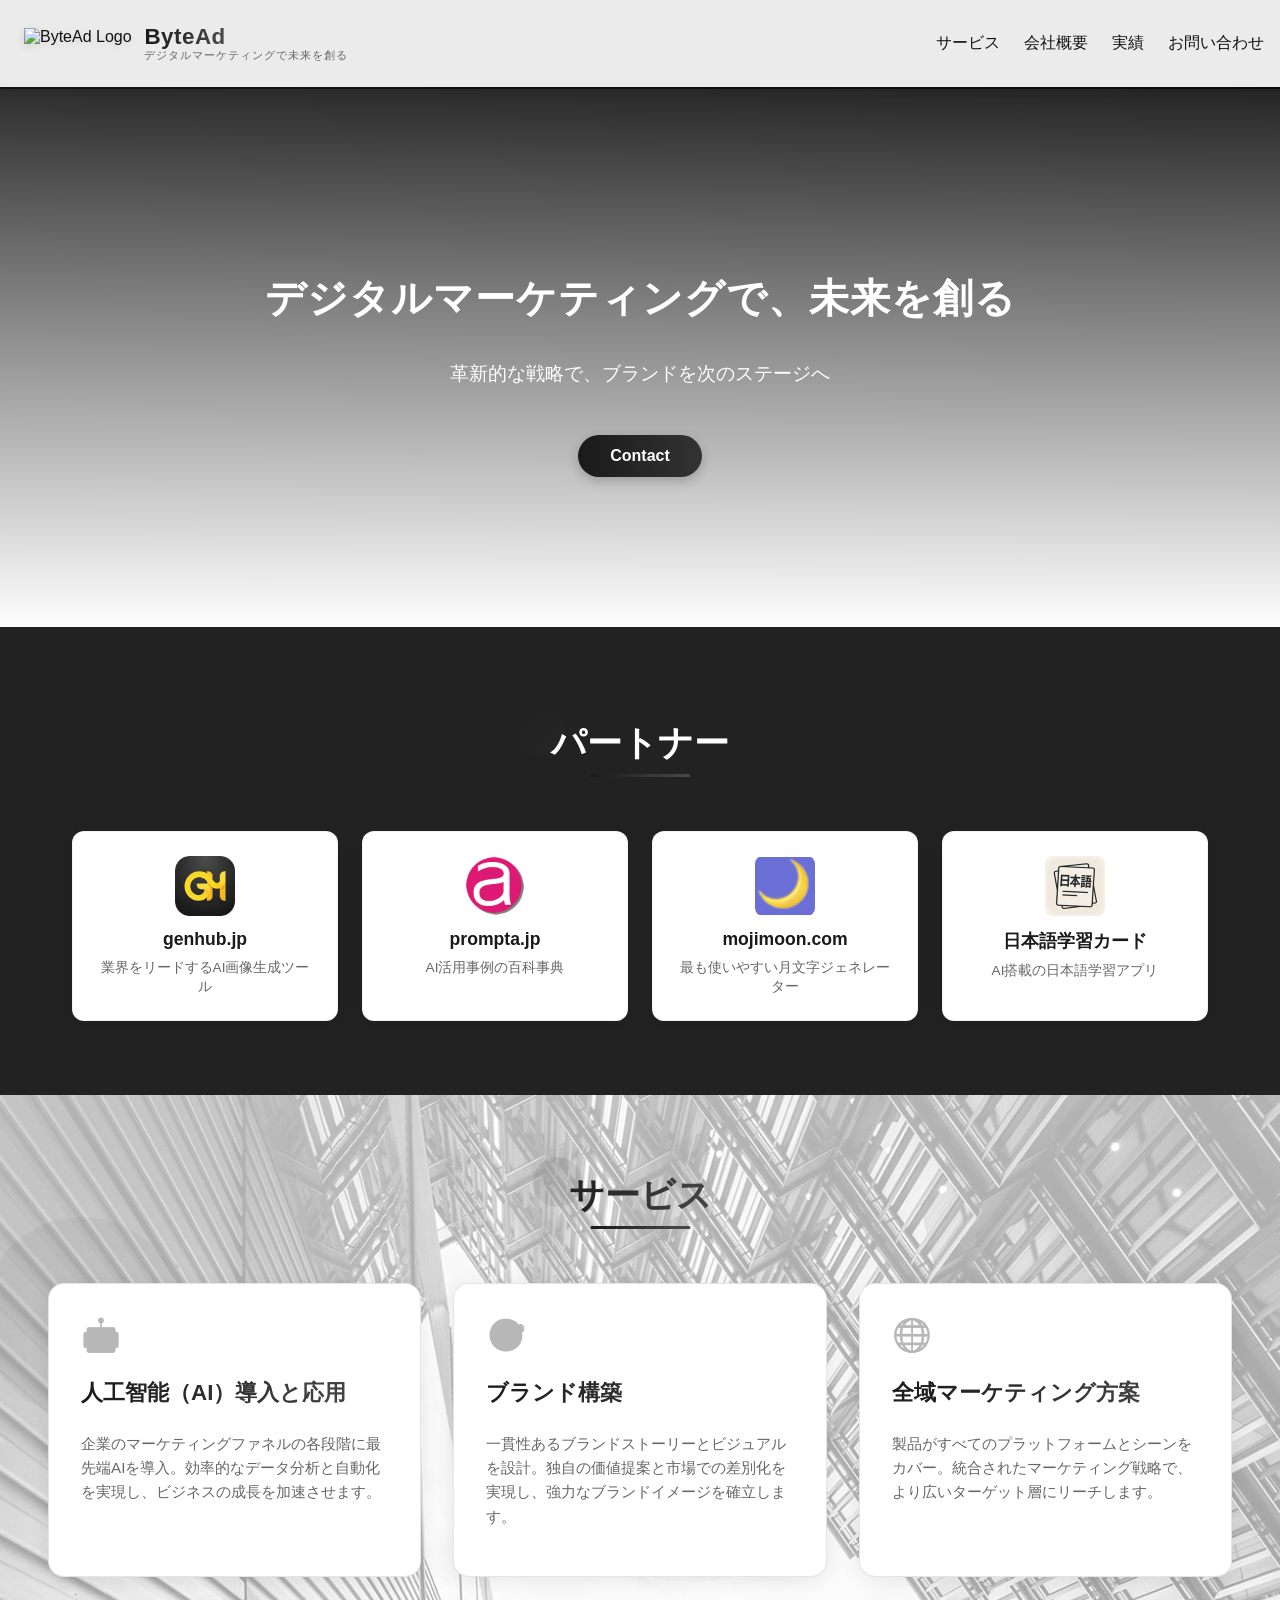
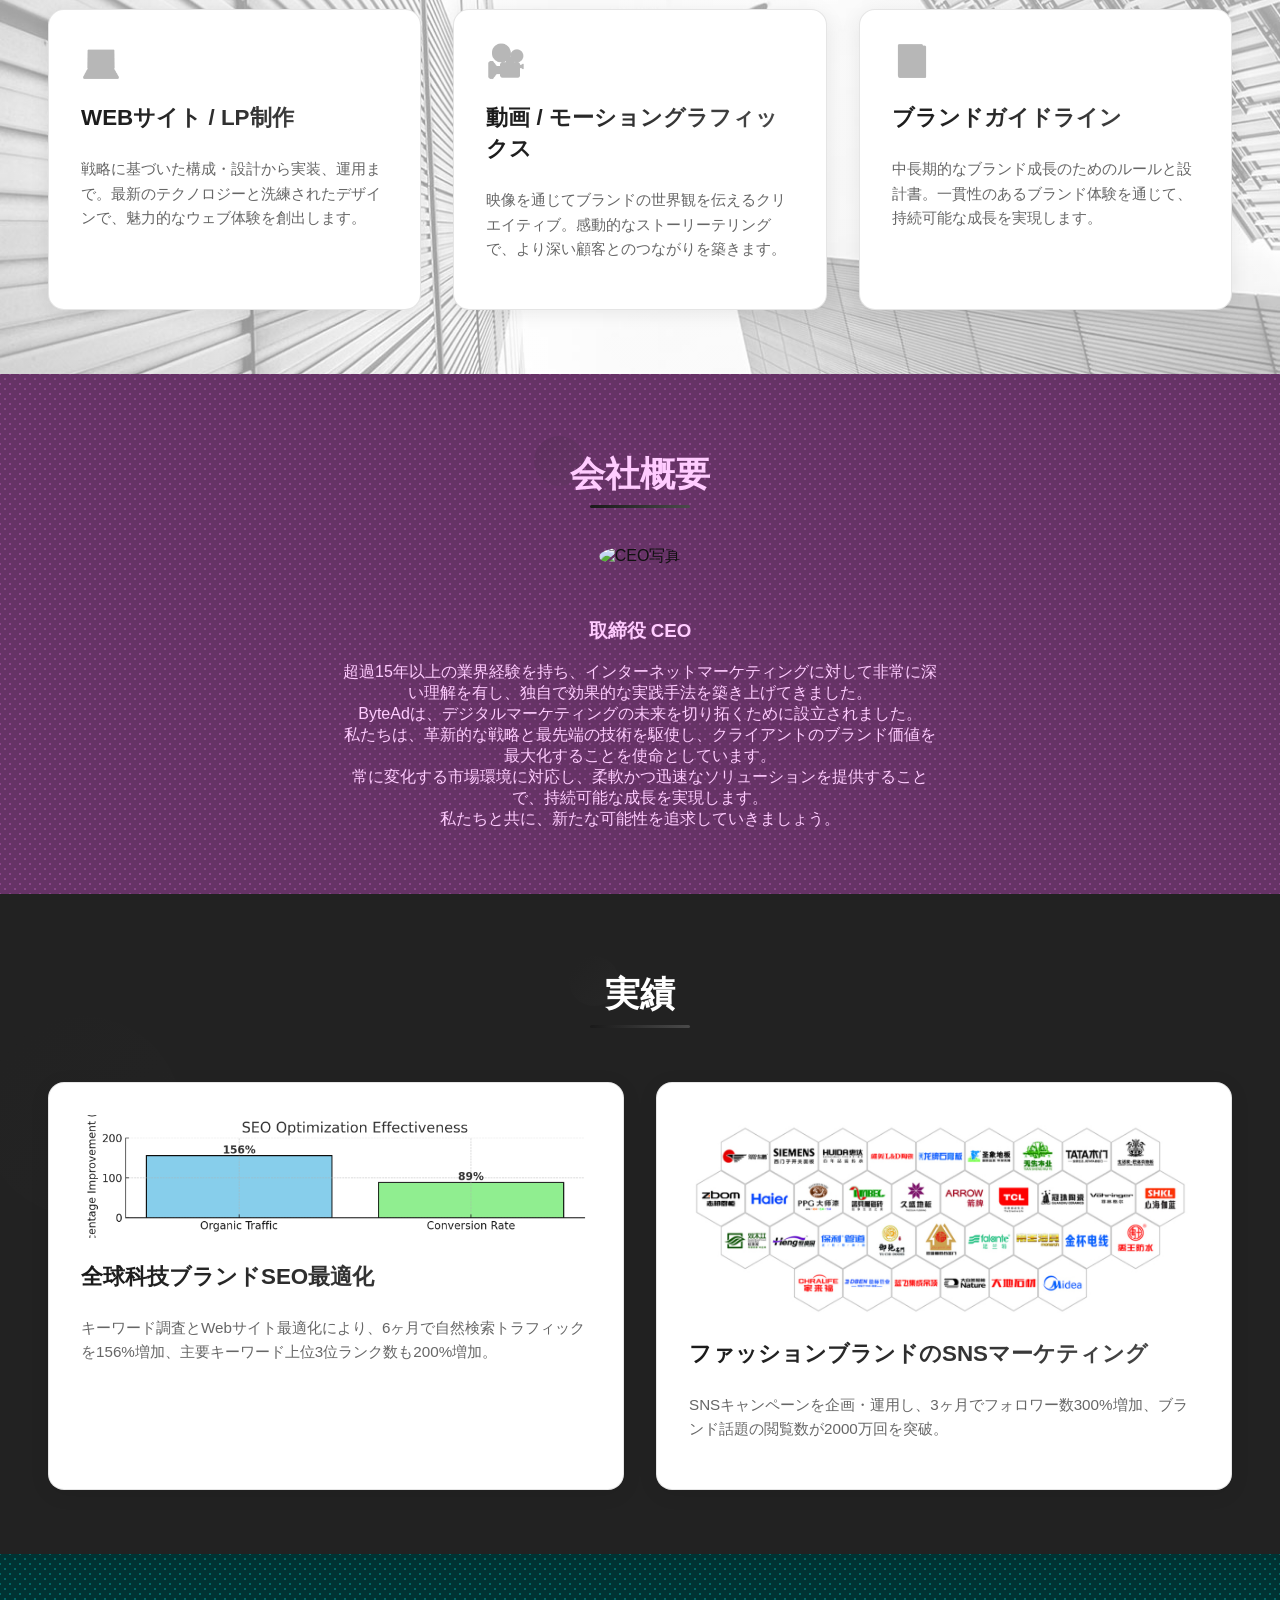
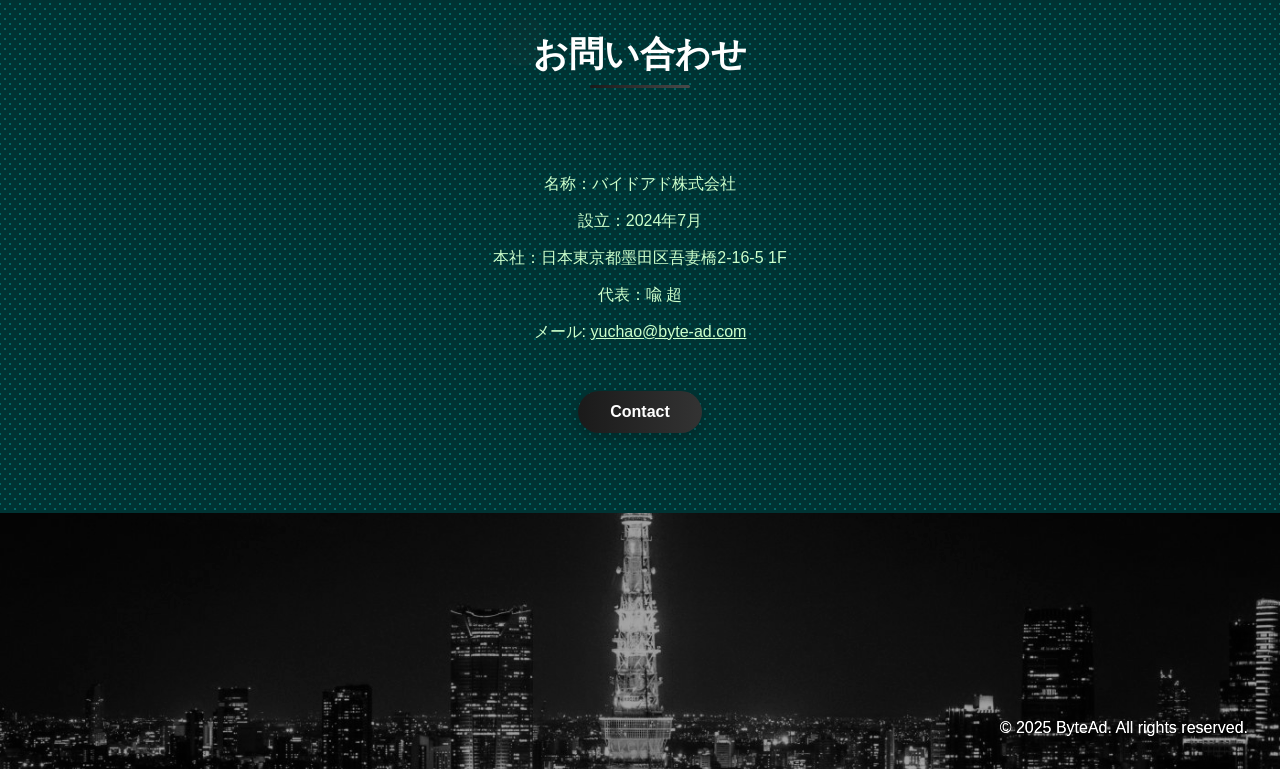
==== index.html @ df85c484 "Add partners section with 4 client cards - Added new パートナー (Partners) section between hero and servi" ====
<!DOCTYPE html>
<html lang="ja">
<head>
  <meta charset="UTF-8">
  <meta name="viewport" content="width=device-width, initial-scale=1.0">
  <title>ByteAd - デジタルマーケティングで未来を創る</title>
  <style>
    body {
      margin: 0;
      padding: 0;
      font-family: 'Helvetica Neue', sans-serif;
      color: #111;
      background-color: #222222;
      overflow-x: hidden;
      width: 100%;
      min-height: 100vh;
      position: relative;
      box-sizing: border-box;
    }
    .card-image {
    width: 100%;
    height: auto;
    object-fit: contain;
    display: block;
    margin-bottom: 1rem;
    border-radius: 8px;
    max-height: 200px;
    }
    * {
      box-sizing: border-box;
      max-width: 100vw;
    }
    header {
      display: flex;
      justify-content: space-between;
      align-items: center;
      padding: 1rem;
      background-color: rgba(247, 247, 247, 0.95);
      backdrop-filter: blur(10px);
      position: sticky;
      top: 0;
      z-index: 1000;
      box-shadow: 0 2px 10px rgba(0, 0, 0, 0.1);
      width: 100%;
      box-sizing: border-box;
    }
    .logo {
      display: flex;
      align-items: center;
      gap: 0.8rem;
      white-space: nowrap;
      position: relative;
      padding: 0.5rem;
      text-decoration: none;
      max-width: calc(100% - 60px);  /* 为菜单按钮预留空间 */
    }
    .logo::before {
      content: '';
      position: absolute;
      top: 0;
      left: 0;
      width: 100%;
      height: 100%;
      background: linear-gradient(135deg, rgba(0, 201, 255, 0.1), rgba(146, 254, 157, 0.1));
      border-radius: 8px;
      opacity: 0;
      transition: opacity 0.3s ease;
    }
    .logo:hover::before {
      opacity: 1;
    }
    .logo img {
      height: 32px;
      filter: drop-shadow(0 2px 4px rgba(0, 0, 0, 0.1));
      transition: transform 0.3s ease;
    }
    .logo:hover img {
      transform: scale(1.05);
    }
    .logo-text {
      display: flex;
      flex-direction: column;
      align-items: flex-start;
      min-width: 0;  /* 允许flex item收缩 */
      flex-shrink: 1;
    }
    .logo-brand {
      font-size: 1.4rem;
      font-weight: 700;
      background: linear-gradient(90deg, #1a1a1a, #4a4a4a);
      -webkit-background-clip: text;
      -webkit-text-fill-color: transparent;
      letter-spacing: 0.5px;
      white-space: nowrap;
      overflow: hidden;
      text-overflow: ellipsis;
    }
    .logo-slogan {
      font-size: 0.7rem;
      color: #666;
      letter-spacing: 1px;
      margin-top: -2px;
      white-space: nowrap;
      overflow: hidden;
      text-overflow: ellipsis;
      max-width: 100%;
    }
    nav {
      flex-grow: 1;
    }
    nav ul {
      list-style: none;
      display: flex;
      justify-content: flex-end;
      gap: 1.5rem;
      padding: 0;
      margin: 0;
      white-space: nowrap;
    }
    nav li {
      white-space: nowrap;
      display: inline-block;
    }
    nav a {
      text-decoration: none;
      color: #111;
      position: relative;
      padding: 0.5rem 0;
      transition: color 0.3s ease;
    }
    nav a::after {
      content: '';
      position: absolute;
      width: 0;
      height: 2px;
      bottom: 0;
      left: 0;
      background-color: #1a1a1a;
      transition: width 0.3s ease;
    }
    nav a:hover {
      color: #1a1a1a;
    }
    nav a:hover::after {
      width: 100%;
    }
    .menu-toggle {
      display: none;
      font-size: 1.5rem;
      background: none;
      border: none;
      cursor: pointer;
      padding: 0.5rem;
    }
    .hero {
      text-align: center;
      padding: 5rem 2rem;
      background-image: url('https://byte-ad.com/images/bg.jpg');
      background-size: cover;
      background-position: center;
      background-repeat: no-repeat;
      position: relative;
      z-index: 1;
      opacity: 1;
      transition: opacity 0.8s ease-out;
      min-height: 60vh;
      display: flex;
      flex-direction: column;
      justify-content: center;
      align-items: center;
      overflow: hidden;
    }
    .hero::before {
      content: '';
      position: absolute;
      top: 0;
      left: 0;
      width: 100%;
      height: 100%;
      background: linear-gradient(45deg, 
        rgba(0, 0, 0, 0.7),
        rgba(0, 0, 0, 0.3),
        rgba(0, 0, 0, 0.7)
      );
      background-size: 200% 200%;
      animation: none;
      z-index: -1;
    }
    .hero::after {
      content: '';
      position: absolute;
      bottom: -2px;
      left: 0;
      width: 100%;
      height: 100%;
      background: linear-gradient(to bottom, 
        transparent 0%,
        rgba(255, 255, 255, 0.1) 50%,
        #fff 100%
      );
      background-size: 200% 200%;
      animation: none;
      z-index: -1;
    }
    .hero.animate-gradient::before {
      animation: heroGradient1 4s ease forwards;
    }
    
    .hero.animate-gradient::after {
      animation: heroGradient2 3s ease forwards;
    }
    .hero h1 {
      font-size: 2.5rem;
      font-weight: 700;
      margin-bottom: 1rem;
      letter-spacing: 1px;
      color: #ffffff;
    }
    .hero p {
      color: #ffffff;
      font-size: 1.2rem;
      margin-bottom: 2rem;
    }
    .cta-button {
      display: inline-block;
      margin-top: 1rem;
      padding: 0.75rem 2rem;
      background: linear-gradient(90deg, #1a1a1a, #333333);
      color: #ffffff;
      text-decoration: none;
      border-radius: 30px;
      font-weight: bold;
      box-shadow: 0 4px 12px rgba(0, 0, 0, 0.2);
      transition: transform 0.3s ease, box-shadow 0.3s ease;
    }
    .cta-button:hover {
      transform: translateY(-3px);
      box-shadow: 0 6px 16px rgba(0, 0, 0, 0.3);
      background: linear-gradient(90deg, #000000, #1a1a1a);
    }
    .section {
      padding: 3rem 2rem;
      opacity: 0;
      transform: translateY(30px);
      transition: opacity 0.8s ease, transform 0.8s ease;
    }
    .section h2 {
      font-size: 2.2rem;
      text-align: center;
      margin-bottom: 3rem;
      position: relative;
      display: inline-block;
      left: 50%;
      transform: translateX(-50%);
      background: linear-gradient(90deg, #1a1a1a, #4a4a4a);
      -webkit-background-clip: text;
      -webkit-text-fill-color: transparent;
      padding: 0 1rem;
    }
    .section h2::before {
      content: '';
      position: absolute;
      width: 50px;
      height: 50px;
      border-radius: 50%;
      background: linear-gradient(135deg, rgba(26, 26, 26, 0.1), rgba(74, 74, 74, 0.1));
      left: -20px;
      top: -15px;
      z-index: -1;
    }
    .section h2::after {
      content: '';
      position: absolute;
      bottom: -10px;
      left: 50%;
      transform: translateX(-50%);
      width: 100px;
      height: 3px;
      background: linear-gradient(90deg, #1a1a1a, #4a4a4a);
      border-radius: 2px;
    }
    .section.animate {
      opacity: 1;
      transform: translateY(0);
    }
    .grid {
      display: grid;
      grid-template-columns: repeat(auto-fit, minmax(300px, 1fr));
      gap: 2rem;
      padding: 1rem;
      position: relative;
    }
    .grid::before {
      content: '';
      position: absolute;
      width: 200px;
      height: 200px;
      background: linear-gradient(135deg, rgba(26, 26, 26, 0.05), rgba(74, 74, 74, 0.05));
      border-radius: 50%;
      top: -50px;
      left: -50px;
      z-index: -1;
    }
    .card {
      background: #ffffff;
      padding: 2rem;
      border-radius: 16px;
      box-shadow: 0 4px 20px rgba(0, 0, 0, 0.08);
      transition: all 0.4s cubic-bezier(0.4, 0, 0.2, 1);
      position: relative;
      overflow: hidden;
      border: 1px solid rgba(0, 0, 0, 0.1);
      backdrop-filter: none;
      animation: floatCard 6s ease-in-out infinite;
    }
   
    .card:hover {
      transform: translateY(-10px);
      box-shadow: 0 20px 40px rgba(0, 0, 0, 0.15);
      animation-play-state: paused;
    }
    .card:hover::before {
      opacity: 1;
    }
    .card h3 {
      font-size: 1.4rem;
      margin-bottom: 1rem;
      position: relative;
      padding-bottom: 0.5rem;
      background: linear-gradient(90deg, #1a1a1a, #4a4a4a);
      -webkit-background-clip: text;
      -webkit-text-fill-color: transparent;
    }
    .card p {
      color: #666;
      line-height: 1.6;
      position: relative;
      font-size: 0.95rem;
    }
    .card-icon {
      font-size: 2rem;
      margin-bottom: 1rem;
      background: #999999;
      -webkit-background-clip: text;
      -webkit-text-fill-color: transparent;
      display: block;
      opacity: 0.7;
    }
    @keyframes floatCard {
      0% {
        transform: translateY(0);
      }
      50% {
        transform: translateY(-10px);
      }
      100% {
        transform: translateY(0);
      }
    }
    @keyframes gradientShift1 {
      0% {
        background-position: 0% 50%;
      }
      50% {
        background-position: 100% 50%;
      }
      100% {
        background-position: 0% 50%;
      }
    }

    @keyframes gradientShift2 {
      0% {
        background-position: 50% 0%;
      }
      50% {
        background-position: 50% 100%;
      }
      100% {
        background-position: 50% 0%;
      }
    }

    .card:nth-child(1),
    .card:nth-child(2),
    .card:nth-child(3),
    .card:nth-child(4),
    .card:nth-child(5),
    .card:nth-child(6) {
      background: #ffffff;
    }

    .card h3,
    .card p,
    .card-icon {
      position: relative;
      z-index: 1;
    }
    footer {
      text-align: center;
      padding: 1rem;
      background-color: #f7f7f7;
    }
    @media (max-width: 768px) {
      .card-image {
       max-height: none; 
        height: auto;
        object-fit: contain;
      }
      body {
        overflow-x: hidden;
        width: 100%;
        position: relative;
        touch-action: pan-y pinch-zoom;  /* 只允许垂直滚动和缩放 */
      }
      #root {
        overflow-x: hidden;
        width: 100%;
      }
      .section {
        padding: 2rem 0;
        width: 100%;
        overflow: hidden;
        margin: 0;
      }
      .container {
        width: 100%;
        padding: 0 1rem;
        margin: 0;
        overflow: hidden;
      }
      .grid {
        grid-template-columns: 1fr;
        padding: 0.5rem;
      }
      header {
        padding: 0.5rem;
        margin: 0;
        max-width: 100%;
      }
      .logo {
        gap: 0.5rem;
        padding: 0.3rem;
        max-width: calc(100% - 50px);
      }
      .logo img {
        height: 24px;
        width: auto;
      }
      .logo-brand {
        font-size: 1.1rem;
      }
      .logo-slogan {
        font-size: 0.6rem;
      }
      .menu-toggle {
        display: block;
        padding: 0.25rem;
        font-size: 1.2rem;
      }
      nav {
        position: fixed;
        top: 45px;
        left: 0;
        width: 100%;
        background: rgba(247, 247, 247, 0.98);
        padding: 0.5rem;
        transform: translateX(100%);
        transition: transform 0.3s ease;
        margin: 0;
      }
      nav.active {
        transform: translateX(0);
      }
      nav ul {
        flex-direction: column;
        align-items: center;
        gap: 0.5rem;
      }
      nav li {
        width: 100%;
        text-align: center;
      }
      nav a {
        display: block;
        padding: 0.4rem;
        border-bottom: 1px solid #eee;
        font-size: 0.9rem;
      }
      .hero {
        padding: 4rem 1rem;
        min-height: 70vh;
        margin-bottom: -50px;
      }
      .hero::before {
        background: linear-gradient(45deg, 
          rgba(0, 0, 0, 0.6),
          rgba(0, 0, 0, 0.3),
          rgba(0, 0, 0, 0.6)
        );
        background-size: 200% 200%;
      }
      .hero::after {
        background: linear-gradient(to bottom, 
          transparent 0%,
          rgba(255, 255, 255, 0.1) 70%,
          #fff 100%
        );
        background-size: 200% 200%;
      }
      #hero-title {
        font-size: 2rem;
        margin-bottom: 1rem;
      }
      #hero-desc {
        font-size: 1rem;
        margin-bottom: 2rem;
      }
      .about-ceo {
        padding: 0 1rem;
        width: 100%;
        margin: 0;
        overflow: hidden;
      }
      .contact-info {
        padding: 2rem 1rem;
        width: 100%;
        box-sizing: border-box;
      }
      footer {
        width: 100%;
        box-sizing: border-box;
      }
      img {
        max-width: 100%;
        height: auto;
      }
      .section h2 {
        font-size: 1.8rem;
        margin-bottom: 2rem;
      }
      .card {
        padding: 1.5rem;
      }
      .card:hover {
        transform: translateY(-5px);
        box-shadow: 0 10px 20px rgba(0, 0, 0, 0.12);
      }
      .card img {
        width: 100%;
        height: auto;
        object-fit: contain;
        border-radius: 8px;
      }
    }
    /* 添加模态框相关样式 */
    .modal {
      display: none;
      position: fixed;
      top: 0;
      left: 0;
      width: 100%;
      height: 100%;
      background: rgba(0, 0, 0, 0.6);
      z-index: 1000;
      overflow-y: auto;
      padding: 20px;
      box-sizing: border-box;
    }
    .modal.active {
      display: block;
    }
    .modal-content {
      background: #fff;
      max-width: 800px;
      margin: 40px auto;
      padding: 40px;
      border-radius: 16px;
      position: relative;
      box-shadow: 0 4px 20px rgba(0, 0, 0, 0.15);
    }
    .modal-close {
      position: absolute;
      top: 20px;
      right: 20px;
      font-size: 24px;
      cursor: pointer;
      background: none;
      border: none;
      color: #666;
      padding: 5px;
    }
    .contact-form {
      display: flex;
      flex-direction: column;
      gap: 24px;
    }
    .form-group {
      display: flex;
      flex-direction: column;
      gap: 8px;
    }
    .form-group label {
      font-weight: 600;
      color: #333;
      font-size: 0.9rem;
    }
    .form-group label span {
      color: #ff4444;
      margin-left: 4px;
    }
    .form-group input,
    .form-group textarea,
    .form-group select {
      padding: 12px;
      border: 1px solid #ddd;
      border-radius: 8px;
      font-size: 1rem;
      width: 100%;
      box-sizing: border-box;
    }
    .form-group textarea {
      min-height: 120px;
      resize: vertical;
    }
    .form-submit {
      background: linear-gradient(90deg, #1a1a1a, #333333);
      color: white;
      padding: 16px 32px;
      border: none;
      border-radius: 30px;
      font-size: 1rem;
      font-weight: bold;
      cursor: pointer;
      transition: all 0.3s ease;
      margin-top: 16px;
    }
    .form-submit:hover {
      transform: translateY(-2px);
      box-shadow: 0 4px 12px rgba(0, 0, 0, 0.2);
    }
    @media (max-width: 768px) {
      .hero {
      min-height: 100vh;
      padding-top: 6rem;
      padding-bottom: 6rem;
    }
      .modal-content {
        padding: 20px;
        margin: 20px;
      }
      .card img {
      width: 100%;
      height: auto;
      object-fit: contain;
      max-height: 200px;
        display: block;
        margin: 0 auto 1rem auto;
      }
    }
    @keyframes heroGradient1 {
      0% {
        background-position: 0% 50%;
      }
      100% {
        background-position: 100% 50%;
      }
    }

    @keyframes heroGradient2 {
      0% {
        background-position: 50% 0%;
      }
      100% {
        background-position: 50% 100%;
      }
    }

    #services {
      background-image: url('images/bg3.jpg');
      background-size: cover;
      background-position: center;
      background-repeat: no-repeat;
      position: relative;
    }

    #services::before {
      content: '';
      position: absolute;
      top: 0;
      left: 0;
      width: 100%;
      height: 100%;
      background: linear-gradient(to bottom,
        rgba(255, 255, 255, 0.7) 0%,
        rgba(255, 255, 255, 0.6) 100%
      );
      z-index: 1;
    }

    #services .grid {
      position: relative;
      z-index: 2;
    }

    #services h2 {
      position: relative;
      z-index: 2;
    }

    /* 箭头基础样式 */
.scroll-indicator {
  position: absolute;
  bottom: 9rem;
  left: 50%;
  transform: translateX(-50%);
  font-size: 3rem;
  color: white;
  animation: floatDown 2s infinite ease-in-out;
  opacity: 1;
  pointer-events: none;
  z-index: 10;
  display: none;
}

/* 浮动动画 */
@keyframes floatDown {
  0% {
    transform: translateX(-50%) translateY(0);
  }
  50% {
    transform: translateX(-50%) translateY(8px);
  }
  100% {
    transform: translateX(-50%) translateY(0);
  }
}

/* 仅在移动端显示箭头 */
.scroll-indicator {
  position: fixed;
  bottom: 40px;
  left: 50%;
  transform: translateX(-50%);
  opacity: 0;
  transition: opacity 0.5s ease;
  pointer-events: none;
  z-index: 999;
  display: none;
}

.scroll-indicator svg {
  animation: floatArrow 2s ease-in-out infinite;
  stroke: #ffffff;
  width: 32px;
  height: 32px;
  opacity: 0.9;
  filter: drop-shadow(0 0 4px rgba(255, 255, 255, 0.3));
}

/* 移动端显示 */
@media (max-width: 768px) {
  .scroll-indicator {
    display: block;
  }
}

/* 上下浮动动画 */
@keyframes floatArrow {
  0% {
    transform: translateY(0);
  }
  50% {
    transform: translateY(8px);
  }
  100% {
    transform: translateY(0);
  }
}

/* 合作客户区域 */
.partners-grid {
  display: grid;
  grid-template-columns: repeat(4, 1fr);
  gap: 1.5rem;
  padding: 1rem 2rem;
  max-width: 1200px;
  margin: 0 auto;
}

.partner-card {
  background: #ffffff;
  padding: 1.5rem;
  border-radius: 12px;
  text-align: center;
  box-shadow: 0 4px 15px rgba(0, 0, 0, 0.1);
  transition: all 0.3s ease;
  border: 1px solid rgba(0, 0, 0, 0.05);
  text-decoration: none;
  display: block;
  cursor: pointer;
}

.partner-card:hover {
  transform: translateY(-5px);
  box-shadow: 0 8px 25px rgba(0, 0, 0, 0.15);
}

.partner-icon {
  width: 60px;
  height: 60px;
  object-fit: contain;
  display: block;
  margin: 0 auto 0.8rem auto;
  border-radius: 8px;
}

.partner-card h4 {
  font-size: 1.1rem;
  margin: 0.5rem 0;
  color: #1a1a1a;
  font-weight: 600;
}

.partner-card p {
  font-size: 0.85rem;
  color: #666;
  margin: 0;
  line-height: 1.4;
}

@media (max-width: 768px) {
  .partners-grid {
    grid-template-columns: repeat(2, 1fr);
    gap: 1rem;
    padding: 0.5rem 1rem;
  }

  .partner-card {
    padding: 1rem;
  }

  .partner-icon {
    font-size: 2rem;
  }

  .partner-card h4 {
    font-size: 0.95rem;
  }

  .partner-card p {
    font-size: 0.8rem;
  }
}
  </style>
</head>
<body>
  <header>
    <div class="logo">
      <img src="http://byte-ad.com/images/logo.png" alt="ByteAd Logo">
      <div class="logo-text">
        <span class="logo-brand">ByteAd</span>
        <span class="logo-slogan">デジタルマーケティングで未来を創る</span>
      </div>
    </div>
    <button class="menu-toggle" onclick="toggleMenu()">☰</button>
    <nav>
      <ul>
        <li><a href="#services">サービス</a></li>
        <li><a href="#about">会社概要</a></li>
        <li><a href="#cases">実績</a></li>
        <li><a href="#contact">お問い合わせ</a></li>
      </ul>
    </nav>
  </header>

  <section class="hero">
    <h1 id="hero-title">デジタルマーケティングで、未来を創る</h1>
    <p id="hero-desc">革新的な戦略で、ブランドを次のステージへ</p>
    <a href="https://docs.google.com/forms/d/e/1FAIpQLSc66Y34k9kU_mGp6zaHXOXsvcezSJ2kFjLLPwhAo9CV6P1HoA/viewform" target="_blank" class="cta-button" id="hero-cta">Contact</a>
    <div class="scroll-indicator" aria-hidden="true">
      <svg width="32" height="32" viewBox="0 0 24 24" fill="none" stroke="white" stroke-width="2" stroke-linecap="round" stroke-linejoin="round" class="arrow-svg">
        <polyline points="6 9 12 15 18 9" />
      </svg>
    </div>
  </section>

  <section id="partners" class="section" style="background-color: #222222; padding-top: 4rem; padding-bottom: 3rem;">
    <h2 style="color: #FFFFFF; background: none; -webkit-background-clip: unset; -webkit-text-fill-color: unset;">パートナー</h2>
    <div class="partners-grid">
      <a href="https://www.genhub.jp" target="_blank" class="partner-card">
        <img src="images/logo_gh.png" alt="genhub.jp" class="partner-icon">
        <h4>genhub.jp</h4>
        <p>業界をリードするAI画像生成ツール</p>
      </a>
      <a href="https://prompta.jp" target="_blank" class="partner-card">
        <img src="images/logo_prompta.png" alt="prompta.jp" class="partner-icon">
        <h4>prompta.jp</h4>
        <p>AI活用事例の百科事典</p>
      </a>
      <a href="https://mojimoon.com" target="_blank" class="partner-card">
        <img src="images/logo_moon.png" alt="mojimoon.com" class="partner-icon">
        <h4>mojimoon.com</h4>
        <p>最も使いやすい月文字ジェネレーター</p>
      </a>
      <a href="https://apps.apple.com/jp/app/%E6%97%A5%E8%AF%AD%E5%AD%A6%E4%B9%A0%E5%8D%A1%E7%89%87/id6751157703" target="_blank" class="partner-card">
        <img src="images/logo_card.png" alt="日语学习卡片" class="partner-icon">
        <h4>日本語学習カード</h4>
        <p>AI搭載の日本語学習アプリ</p>
      </a>
    </div>
  </section>

  <section id="services" class="section" style="margin-top: 10px;">
    <h2 id="services-title">サービス</h2>
    <div class="grid">
      <div class="card">
        <span class="card-icon">🤖</span>
        <h3>人工智能（AI）導入と応用</h3>
        <p>企業のマーケティングファネルの各段階に最先端AIを導入。効率的なデータ分析と自動化を実現し、ビジネスの成長を加速させます。</p>
      </div>
      <div class="card">
        <span class="card-icon">🎯</span>
        <h3>ブランド構築</h3>
        <p>一貫性あるブランドストーリーとビジュアルを設計。独自の価値提案と市場での差別化を実現し、強力なブランドイメージを確立します。</p>
      </div>
      <div class="card">
        <span class="card-icon">🌐</span>
        <h3>全域マーケティング方案</h3>
        <p>製品がすべてのプラットフォームとシーンをカバー。統合されたマーケティング戦略で、より広いターゲット層にリーチします。</p>
      </div>
      <div class="card">
        <span class="card-icon">💻</span>
        <h3>WEBサイト / LP制作</h3>
        <p>戦略に基づいた構成・設計から実装、運用まで。最新のテクノロジーと洗練されたデザインで、魅力的なウェブ体験を創出します。</p>
      </div>
      <div class="card">
        <span class="card-icon">🎥</span>
        <h3>動画 / モーショングラフィックス</h3>
        <p>映像を通じてブランドの世界観を伝えるクリエイティブ。感動的なストーリーテリングで、より深い顧客とのつながりを築きます。</p>
      </div>
      <div class="card">
        <span class="card-icon">📘</span>
        <h3>ブランドガイドライン</h3>
        <p>中長期的なブランド成長のためのルールと設計書。一貫性のあるブランド体験を通じて、持続可能な成長を実現します。</p>
      </div>
    </div>
  </section>

  <section id="about" class="section" style="background-color: #663366; background-image: radial-gradient(#884488 1px, transparent 1px), radial-gradient(#884488 1px, transparent 1px); background-size: 10px 10px; background-position: 0 0, 5px 5px;">
    <h2 id="about-title" style="color: #FFCCFF; background: none; -webkit-background-clip: unset; -webkit-text-fill-color: unset;">会社概要</h2>
    <div class="about-ceo" style="display: flex; flex-wrap: wrap; align-items: center; gap: 2rem; flex-direction: column; text-align: center;">
      <div class="ceo-photo" style="flex-shrink: 0;">
        <img src="https://byte-ad.com/images/IMG_0980.jpg" alt="CEO写真" style="width: 180px; height: 180px; object-fit: cover; border-radius: 50%;">
      </div>
      <div class="ceo-message" style="flex: 1; max-width: 600px;">
        <h3 style="color: #FFCCFF;">取締役 CEO</h3>
        <p id="about-desc" style="color: #FFCCFF;">
          超過15年以上の業界経験を持ち、インターネットマーケティングに対して非常に深い理解を有し、独自で効果的な実践手法を築き上げてきました。<br>
          ByteAdは、デジタルマーケティングの未来を切り拓くために設立されました。<br>
          私たちは、革新的な戦略と最先端の技術を駆使し、クライアントのブランド価値を最大化することを使命としています。<br>
          常に変化する市場環境に対応し、柔軟かつ迅速なソリューションを提供することで、持続可能な成長を実現します。<br>
          私たちと共に、新たな可能性を追求していきましょう。
        </p>
      </div>
    </div>
  </section>

  <section id="cases" class="section">
    <h2 id="cases-title" style="color: #FFFFFF; background: none; -webkit-background-clip: unset; -webkit-text-fill-color: unset;">実績</h2>
    <div class="grid">
      <div class="card">
        <img src="images/seo.png" alt="全球科技ブランドSEO优化" class="card-image">
        <h3>全球科技ブランドSEO最適化</h3>
        <p>キーワード調査とWebサイト最適化により、6ヶ月で自然検索トラフィックを156%増加、主要キーワード上位3位ランク数も200%増加。</p>
      </div>
      <div class="card">
        <img src="images/brand.png" alt="时尚ブランドのSNSマーケティング" class="card-image">
        <h3>ファッションブランドのSNSマーケティング</h3>
        <p>SNSキャンペーンを企画・運用し、3ヶ月でフォロワー数300%増加、ブランド話題の閲覧数が2000万回を突破。</p>
      </div>
    </div>
  </section>

  <section id="contact" class="section" style="background-color: #003333; background-image: radial-gradient(#006666 1px, transparent 1px), radial-gradient(#006666 1px, transparent 1px); background-size: 10px 10px; background-position: 0 0, 5px 5px;">
    <h2 id="contact-title" style="color: #FFFFFF; background: none; -webkit-background-clip: unset; -webkit-text-fill-color: unset;">お問い合わせ</h2>
    <div class="contact-info" style="text-align: center; padding: 2rem 1rem; color: #CCFFCC;">
      <p>名称：バイドアド株式会社</p>
      <p>設立：2024年7月</p>
      <p>本社：日本東京都墨田区吾妻橋2-16-5 1F</p>
      <p>代表：喩 超</p>
      <p>メール: <a href="mailto:yuchao@byte-ad.com" style="color: #CCFFCC;">yuchao@byte-ad.com</a></p>
      <a href="https://docs.google.com/forms/d/e/1FAIpQLSc66Y34k9kU_mGp6zaHXOXsvcezSJ2kFjLLPwhAo9CV6P1HoA/viewform" target="_blank"  class="cta-button" style="margin-top: 2rem; display: inline-block;">Contact</a>
    </div>
  </section>

  <footer class="section" style="background-image: url('images/bg2.jpg'); background-size: cover; background-position: center; background-repeat: no-repeat; position: relative; color: white; padding: 8rem; margin-top: 0; filter: grayscale(100%) brightness(1.3);">
    <div style="position: absolute; top: 0; left: 0; width: 100%; height: 100%; background: rgba(0, 0, 0, 0.5); z-index: 1;"></div>
    <p style="position: absolute; bottom: 2rem; right: 2rem; margin: 0; opacity: 0.9; z-index: 2;">&copy; 2025 ByteAd. All rights reserved.</p>
  </footer>

  <!-- 添加模态框 -->
  <div id="contactModal" class="modal">
    <div class="modal-content">
      <button class="modal-close" onclick="closeModal()">×</button>
      <h2 style="text-align: center; margin-bottom: 32px;">お問い合わせ</h2>
      <form class="contact-form" onsubmit="submitForm(event)">
        <div class="form-group">
          <label>会社名<span>*</span></label>
          <input type="text" required>
        </div>
        <div class="form-group">
          <label>お名前<span>*</span></label>
          <input type="text" required>
        </div>
        <div class="form-group">
          <label>メールアドレス<span>*</span></label>
          <input type="email" required>
        </div>
        <div class="form-group">
          <label>電話番号</label>
          <input type="tel">
        </div>
        <div class="form-group">
          <label>お問い合わせ内容<span>*</span></label>
          <select required>
            <option value="">選択してください</option>
            <option value="service">サービスについて</option>
            <option value="price">料金について</option>
            <option value="other">その他</option>
          </select>
        </div>
        <div class="form-group">
          <label>メッセージ本文<span>*</span></label>
          <textarea required></textarea>
        </div>
        <button type="submit" class="form-submit">送信する</button>
      </form>
    </div>
  </div>
  <script>
    document.addEventListener("DOMContentLoaded", function () {
      const observer = new IntersectionObserver(entries => {
        entries.forEach(entry => {
          if (entry.isIntersecting) {
            entry.target.classList.add('animate');
          } else {
            entry.target.classList.remove('animate');
          }
        });
      }, {
        threshold: 0.1
      });

      document.querySelectorAll('.hero, .section').forEach(el => {
        observer.observe(el);
      });

      // 添加新的渐变动画控制
      const hero = document.querySelector('.hero');
      
      // 页面加载时播放一次动画
      setTimeout(() => {
        hero.classList.add('animate-gradient');
      }, 100);

      // 监听滚动事件
      let lastScrollTop = 0;
      let scrollTimeout;

      window.addEventListener('scroll', () => {
        clearTimeout(scrollTimeout);
        
        scrollTimeout = setTimeout(() => {
          const scrollTop = window.pageYOffset || document.documentElement.scrollTop;
          
          // 当滚动到顶部时（考虑一个小的阈值）
          if (scrollTop < 50 && lastScrollTop > scrollTop) {
            // 先移除类以重置动画
            hero.classList.remove('animate-gradient');
            // 强制重绘
            void hero.offsetWidth;
            // 重新添加类以触发动画
            hero.classList.add('animate-gradient');
          }
          
          lastScrollTop = scrollTop;
        }, 50);
      });
    });

    function toggleMenu() {
      const nav = document.querySelector('nav');
      nav.classList.toggle('active');
      
      // Close menu when clicking a link
      const links = document.querySelectorAll('nav a');
      links.forEach(link => {
        link.addEventListener('click', () => {
          nav.classList.remove('active');
        });
      });
    }

    // 添加模态框相关函数
    function openModal() {
      document.getElementById('contactModal').classList.add('active');
      document.body.style.overflow = 'hidden';
    }

    function closeModal() {
      document.getElementById('contactModal').classList.remove('active');
      document.body.style.overflow = '';
    }

    function submitForm(event) {
      event.preventDefault();
      alert('お問い合わせありがとうございます。\n内容を確認次第、担当者よりご連絡させていただきます。');
      closeModal();
    }

     // ⬇️ 控制箭头显示逻辑
     document.addEventListener("DOMContentLoaded", function () {
  const indicator = document.querySelector('.scroll-indicator');

  function updateScrollIndicator() {
    const scrollTop = window.scrollY || document.documentElement.scrollTop;

    if (scrollTop < 10) {
      indicator.style.opacity = '1';
    } else {
      indicator.style.opacity = '0';
    }
  }

  updateScrollIndicator(); // 页面加载时立即检查
  window.addEventListener('scroll', updateScrollIndicator);
});
  </script>
</body>
</html>
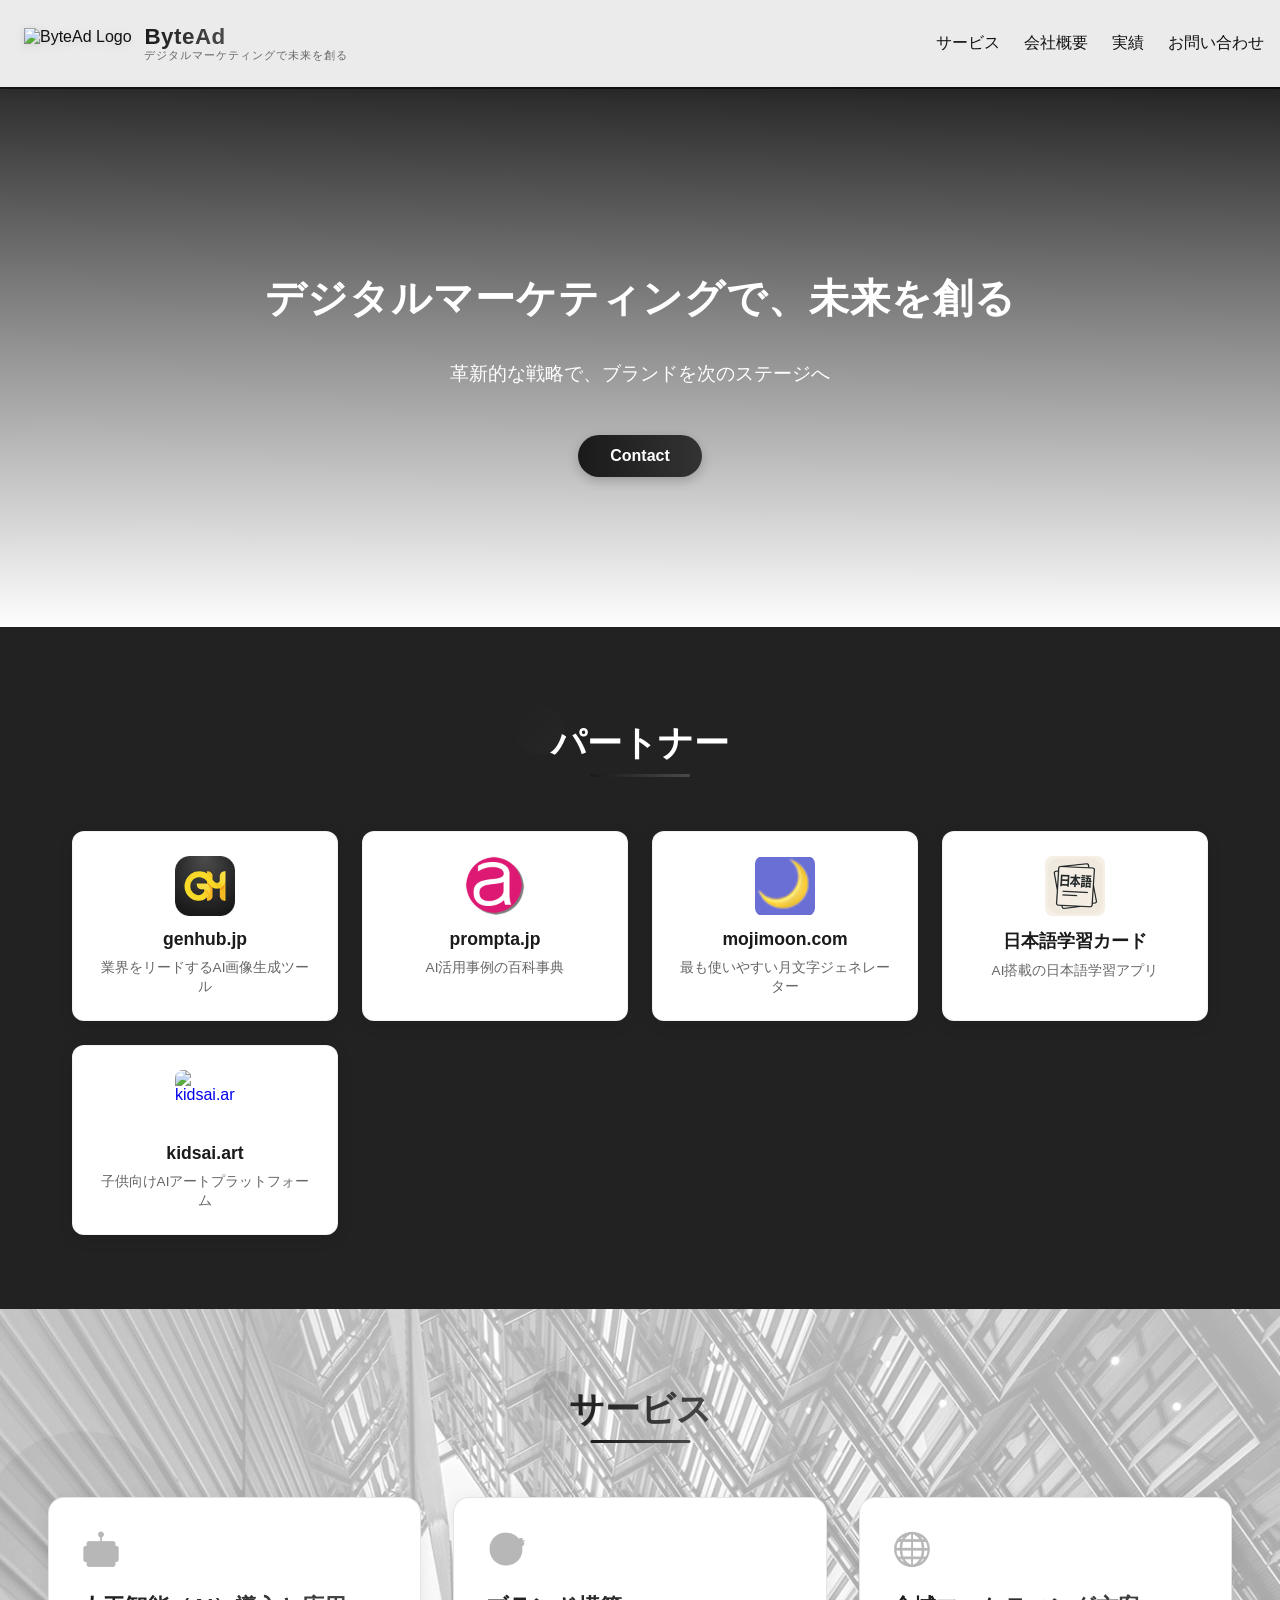
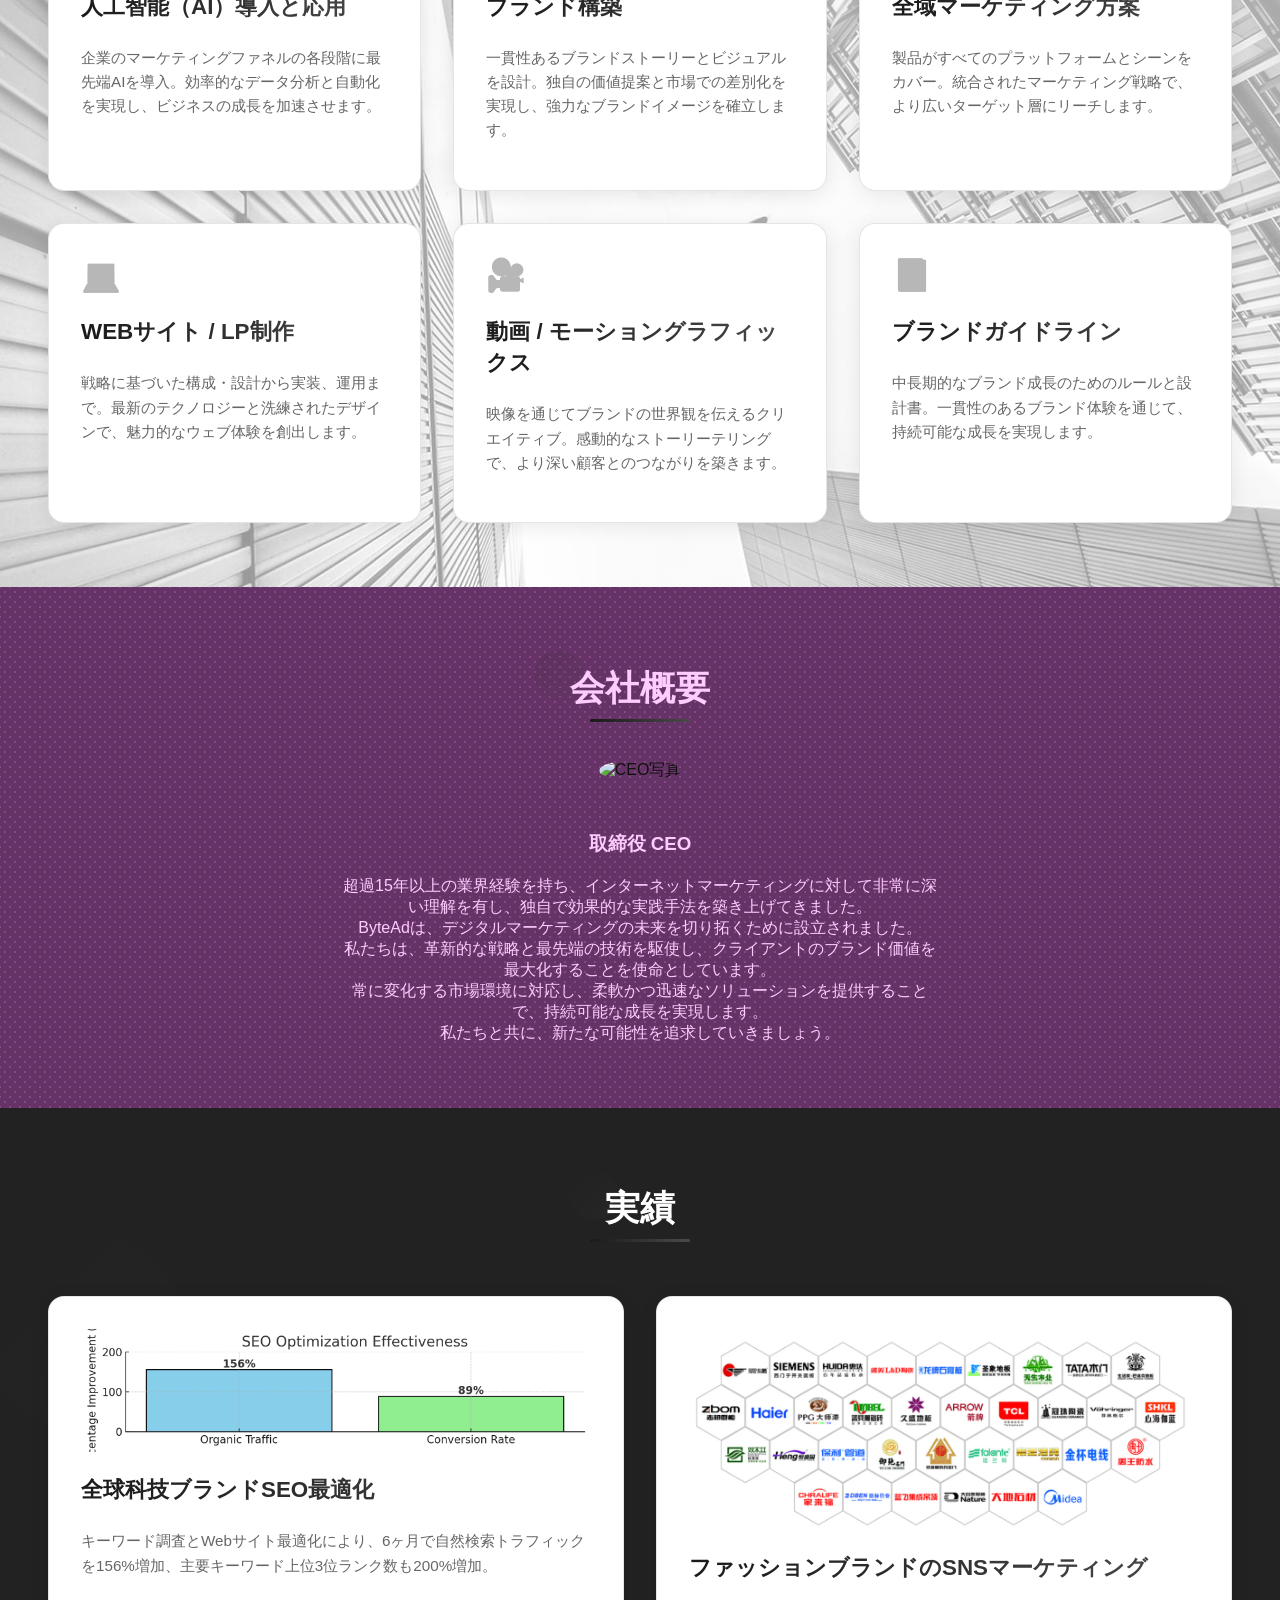
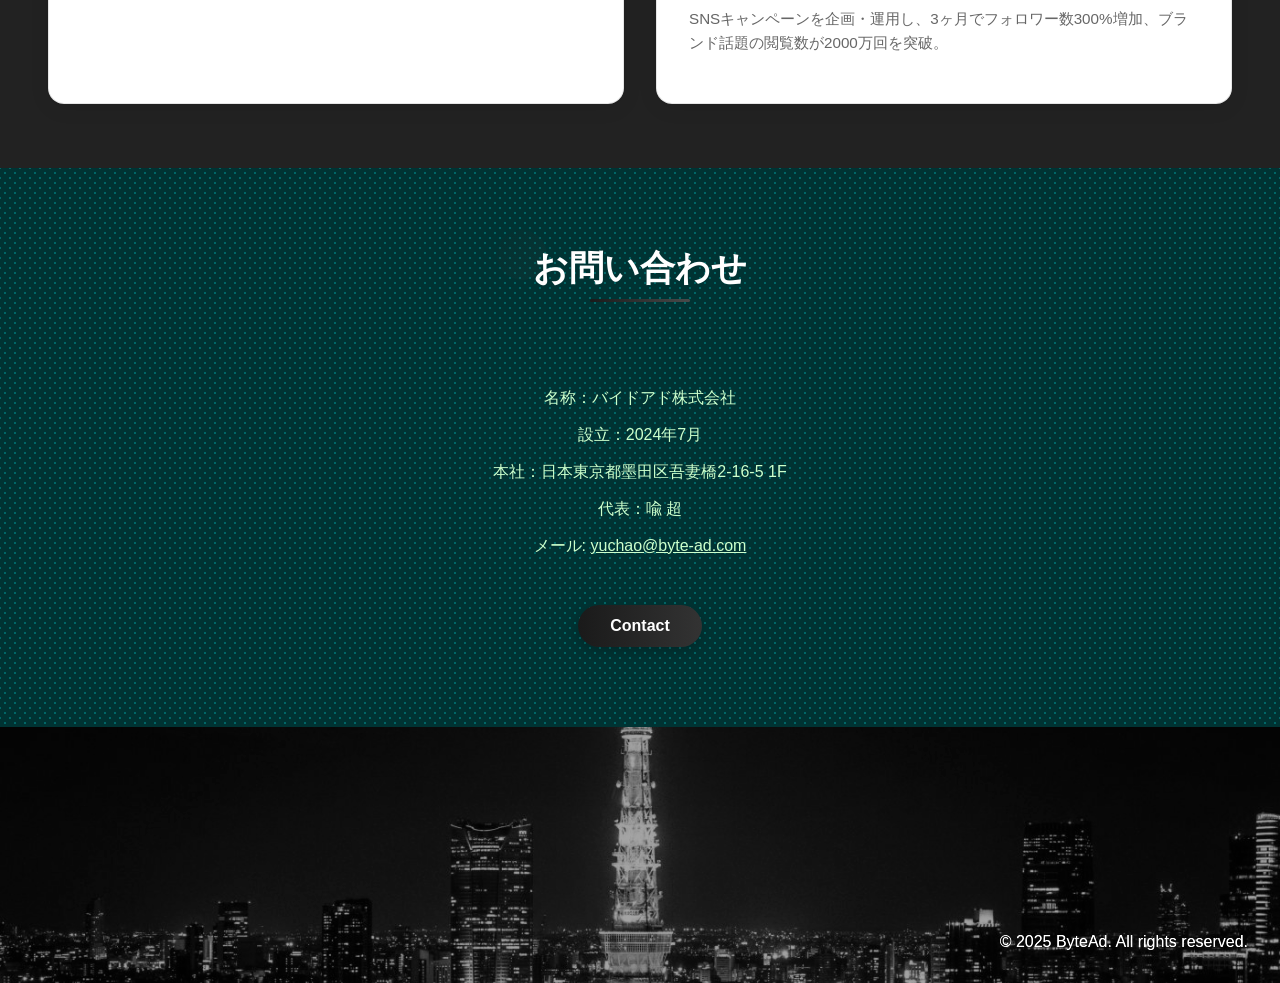
==== commit 3765a84e: "Add kidsai.art to partners section Co-Authored-By: Claude Opus 4.5 <noreply@anthropic.com>" ====
--- a/index.html
+++ b/index.html
@@ -907,6 +907,11 @@
         <img src="images/logo_card.png" alt="日语学习卡片" class="partner-icon">
         <h4>日本語学習カード</h4>
         <p>AI搭載の日本語学習アプリ</p>
+      </a>
+      <a href="https://kidsai.art/" target="_blank" class="partner-card">
+        <img src="https://kidsai.art/favicon.ico" alt="kidsai.art" class="partner-icon">
+        <h4>kidsai.art</h4>
+        <p>子供向けAIアートプラットフォーム</p>
       </a>
     </div>
   </section>
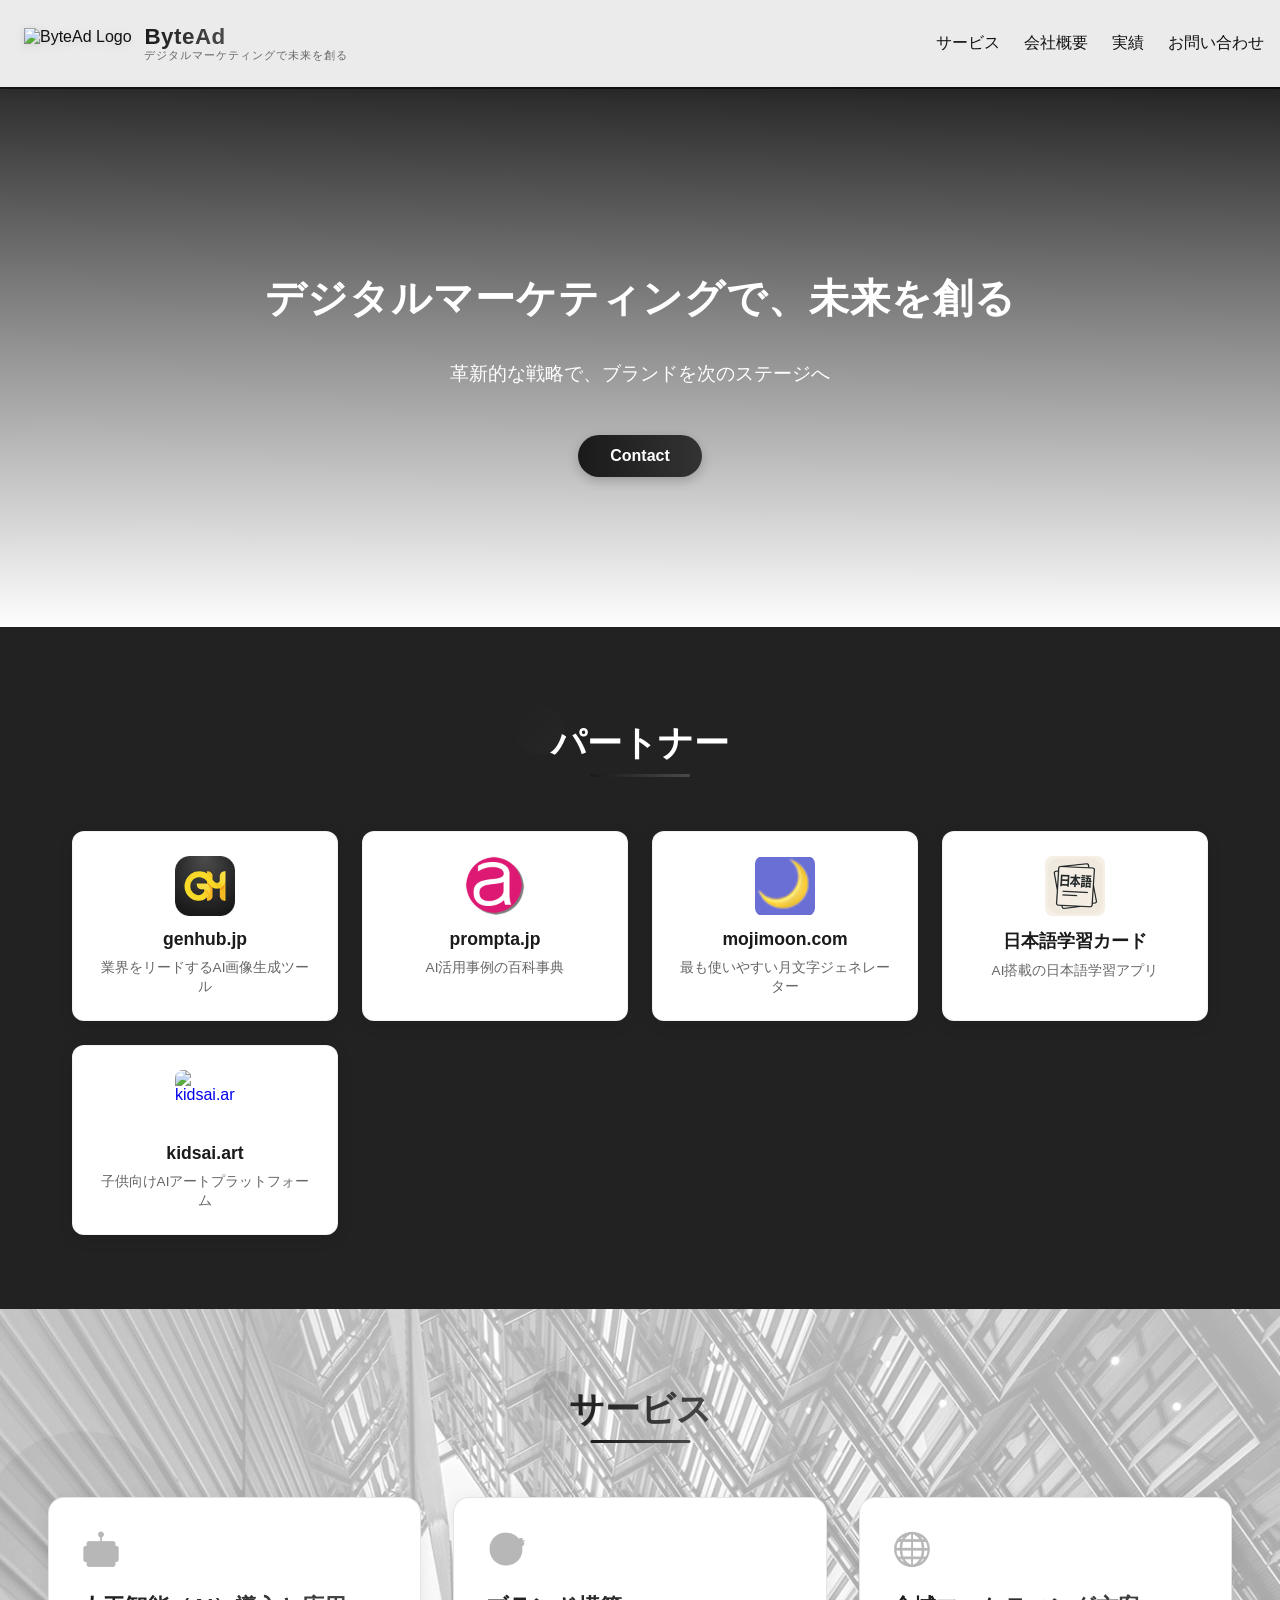
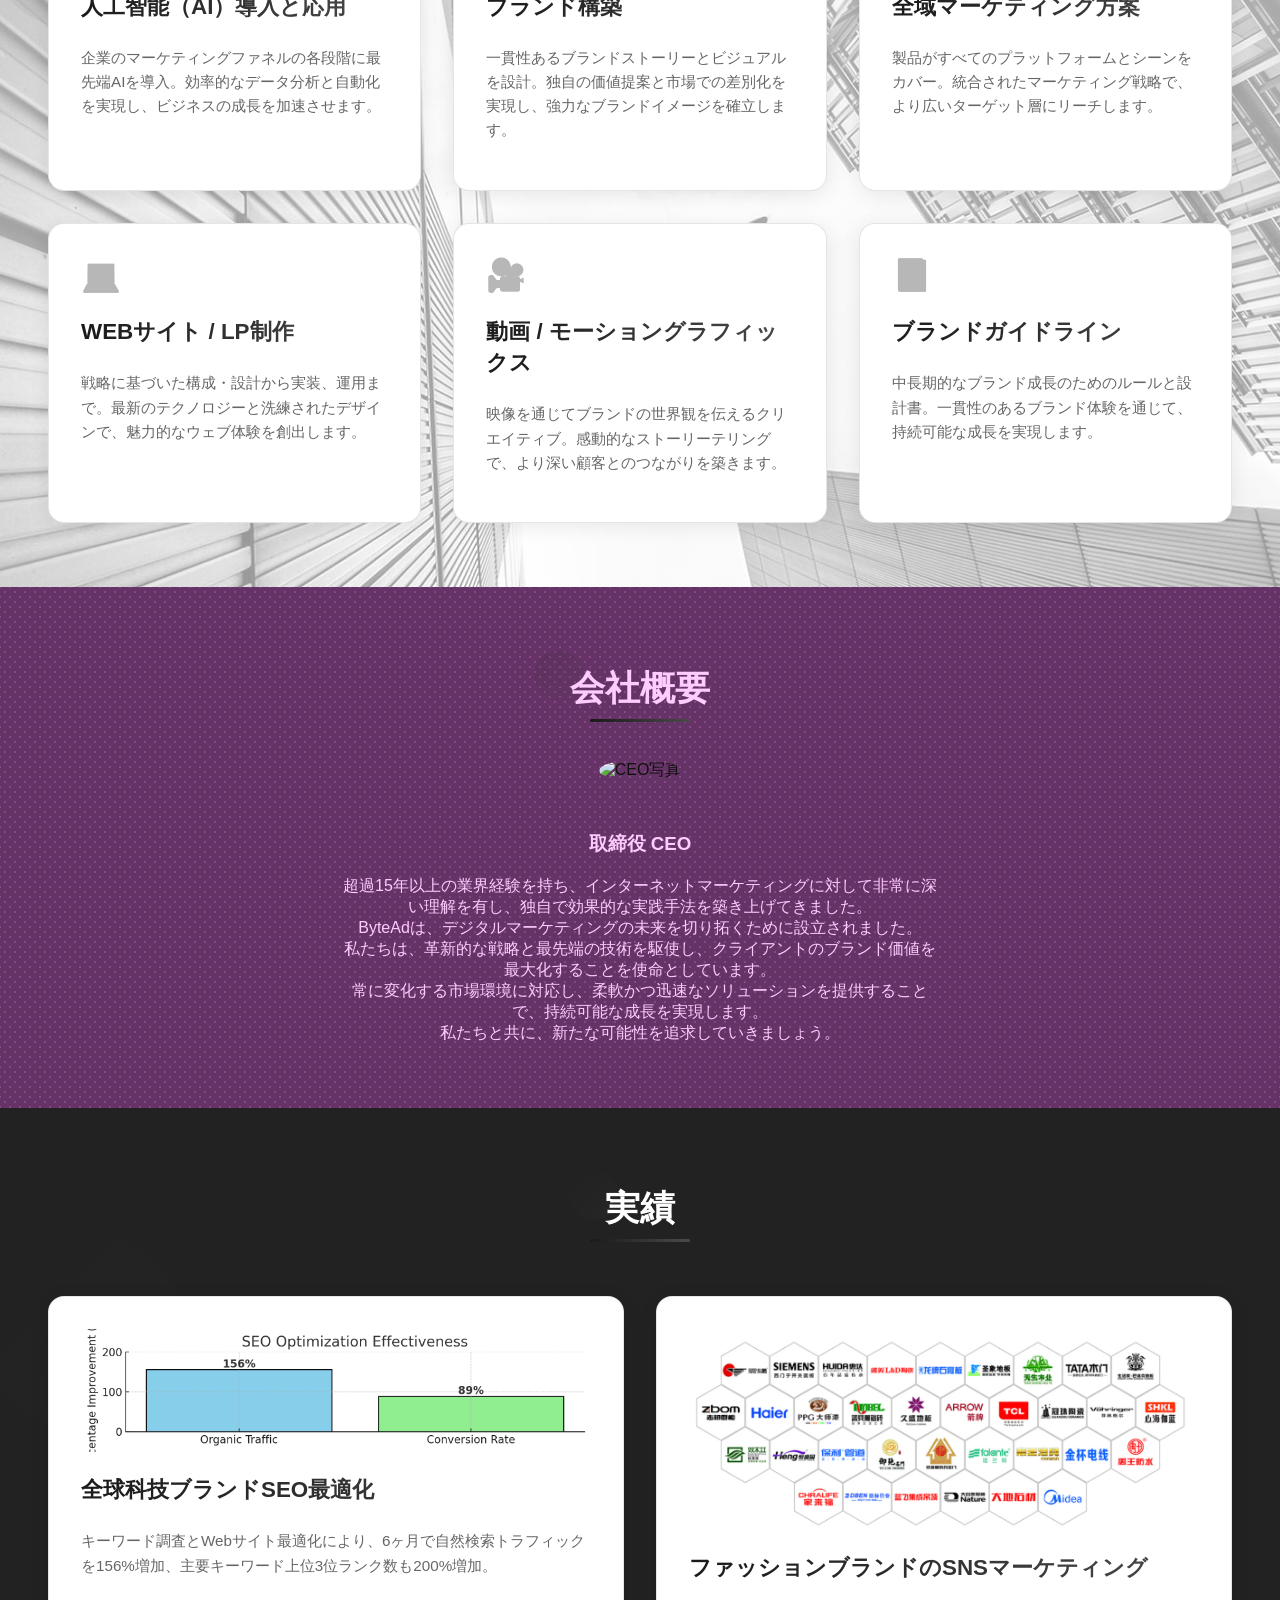
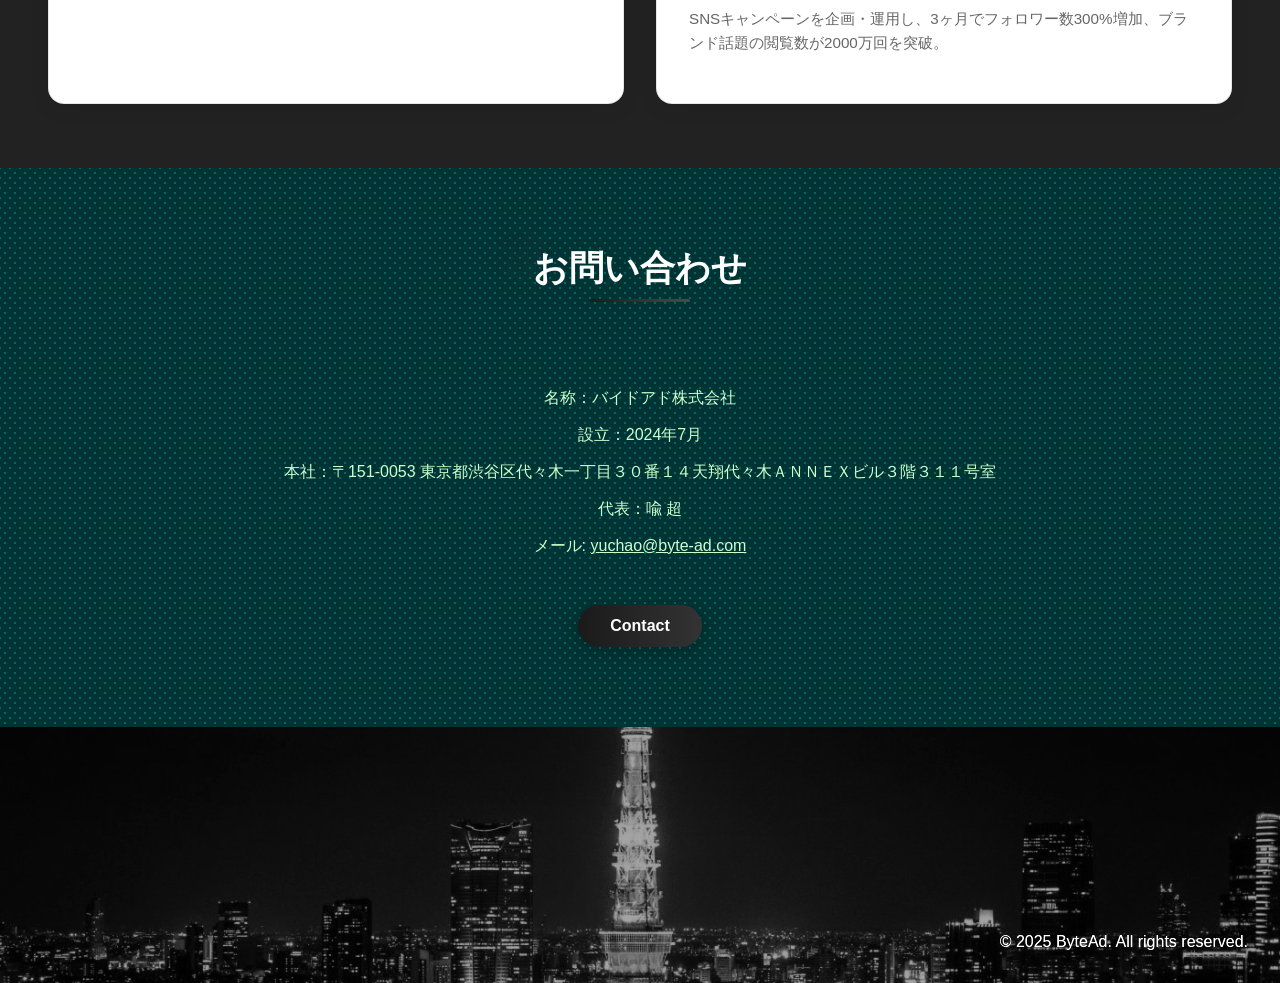
==== commit 5957288a: "Update company address to Yoyogi, Shibuya Co-Authored-By: Claude Opus 4.8 (1M context) <noreply@anth" ====
--- a/index.html
+++ b/index.html
@@ -909,7 +909,7 @@
         <p>AI搭載の日本語学習アプリ</p>
       </a>
       <a href="https://kidsai.art/" target="_blank" class="partner-card">
-        <img src="https://kidsai.art/favicon.ico" alt="kidsai.art" class="partner-icon">
+        <img src="https://kidsai.art/logo.png" alt="kidsai.art" class="partner-icon">
         <h4>kidsai.art</h4>
         <p>子供向けAIアートプラットフォーム</p>
       </a>
@@ -992,7 +992,7 @@
     <div class="contact-info" style="text-align: center; padding: 2rem 1rem; color: #CCFFCC;">
       <p>名称：バイドアド株式会社</p>
       <p>設立：2024年7月</p>
-      <p>本社：日本東京都墨田区吾妻橋2-16-5 1F</p>
+      <p>本社：〒151-0053 東京都渋谷区代々木一丁目３０番１４天翔代々木ＡＮＮＥＸビル３階３１１号室</p>
       <p>代表：喩 超</p>
       <p>メール: <a href="mailto:yuchao@byte-ad.com" style="color: #CCFFCC;">yuchao@byte-ad.com</a></p>
       <a href="https://docs.google.com/forms/d/e/1FAIpQLSc66Y34k9kU_mGp6zaHXOXsvcezSJ2kFjLLPwhAo9CV6P1HoA/viewform" target="_blank"  class="cta-button" style="margin-top: 2rem; display: inline-block;">Contact</a>
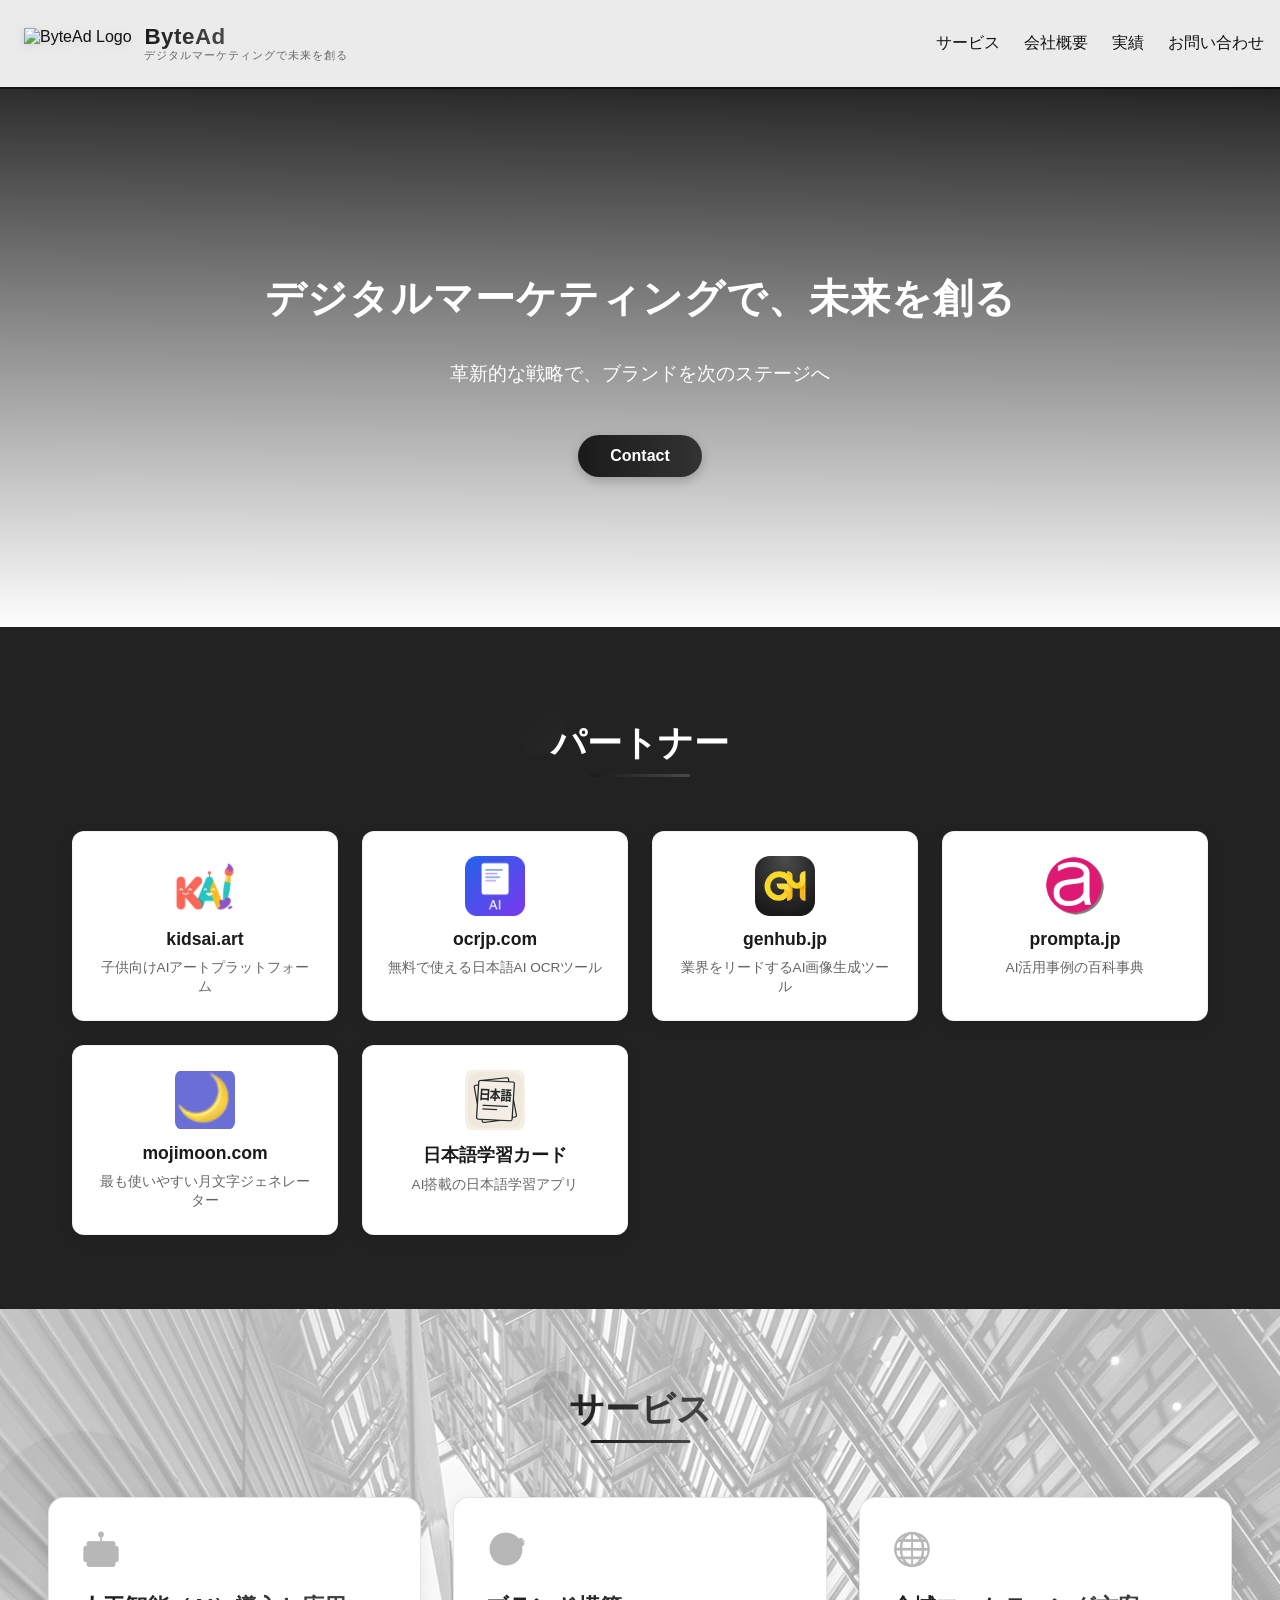
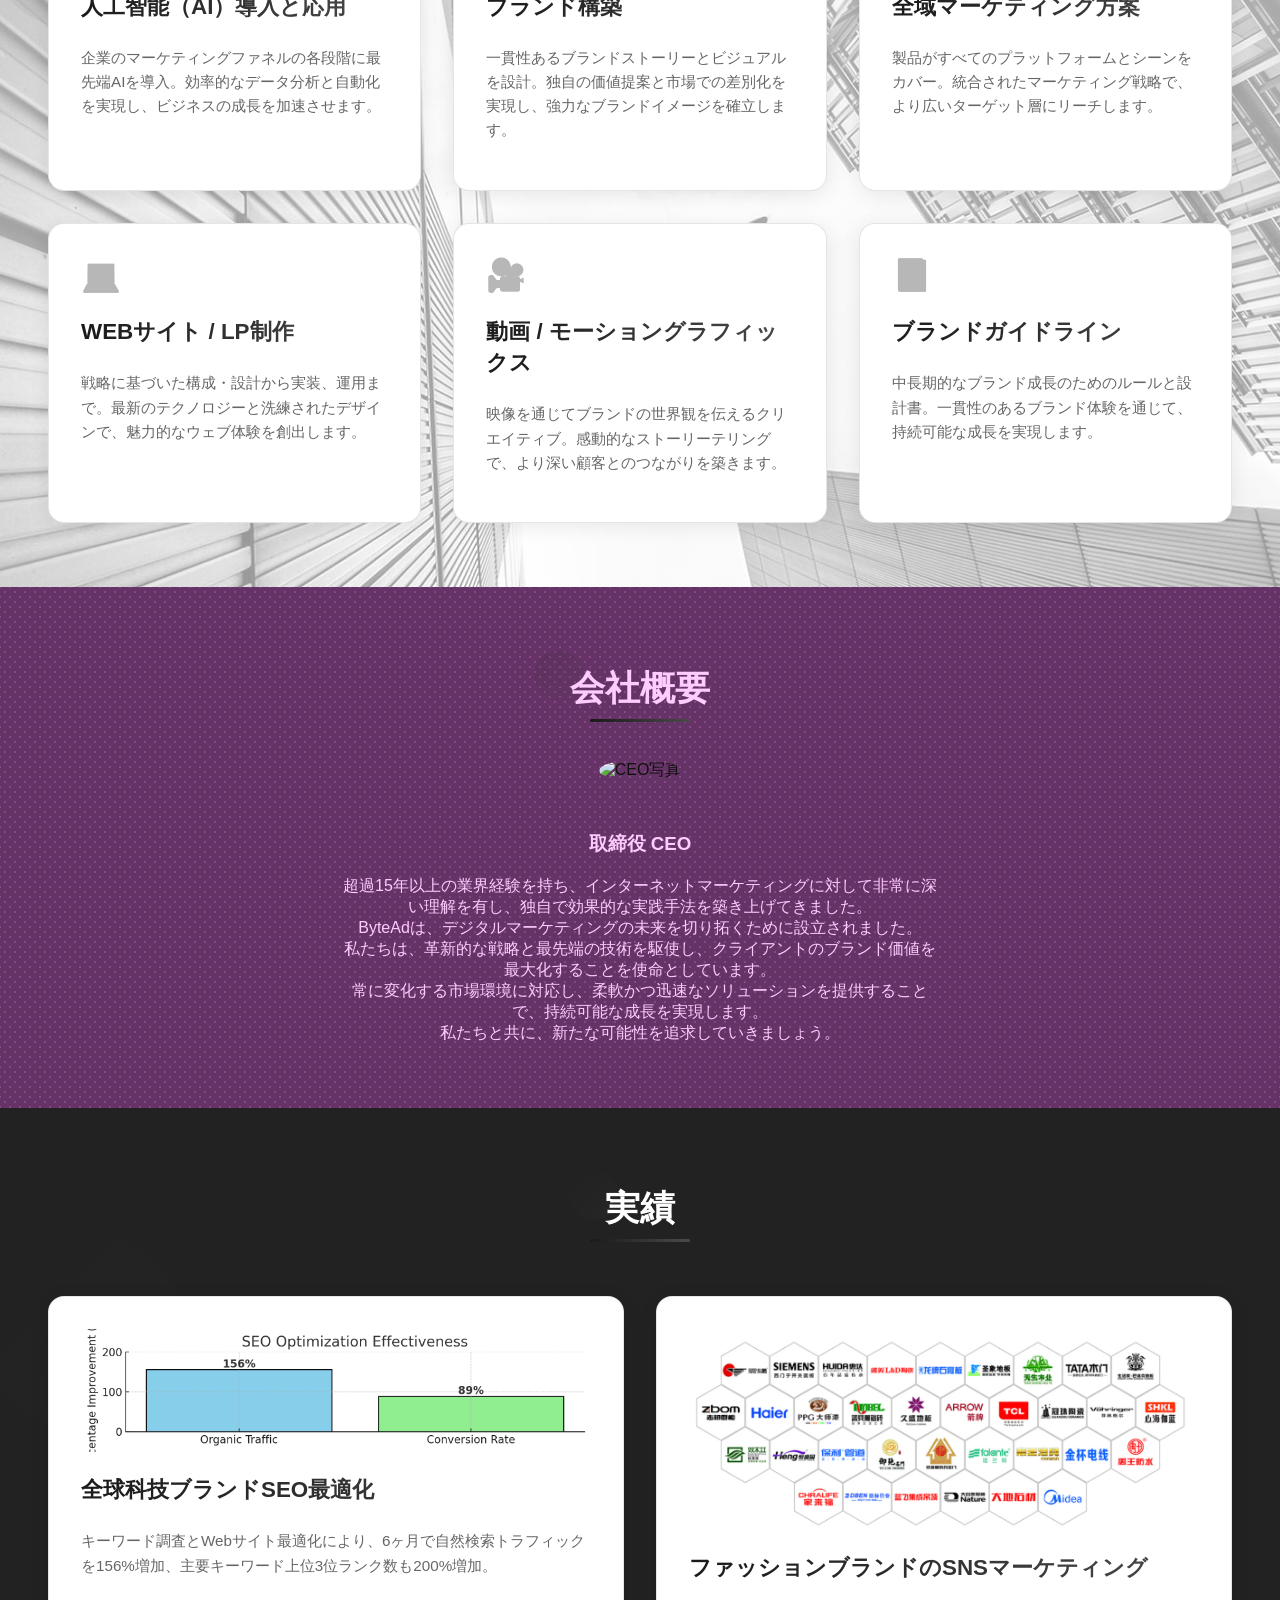
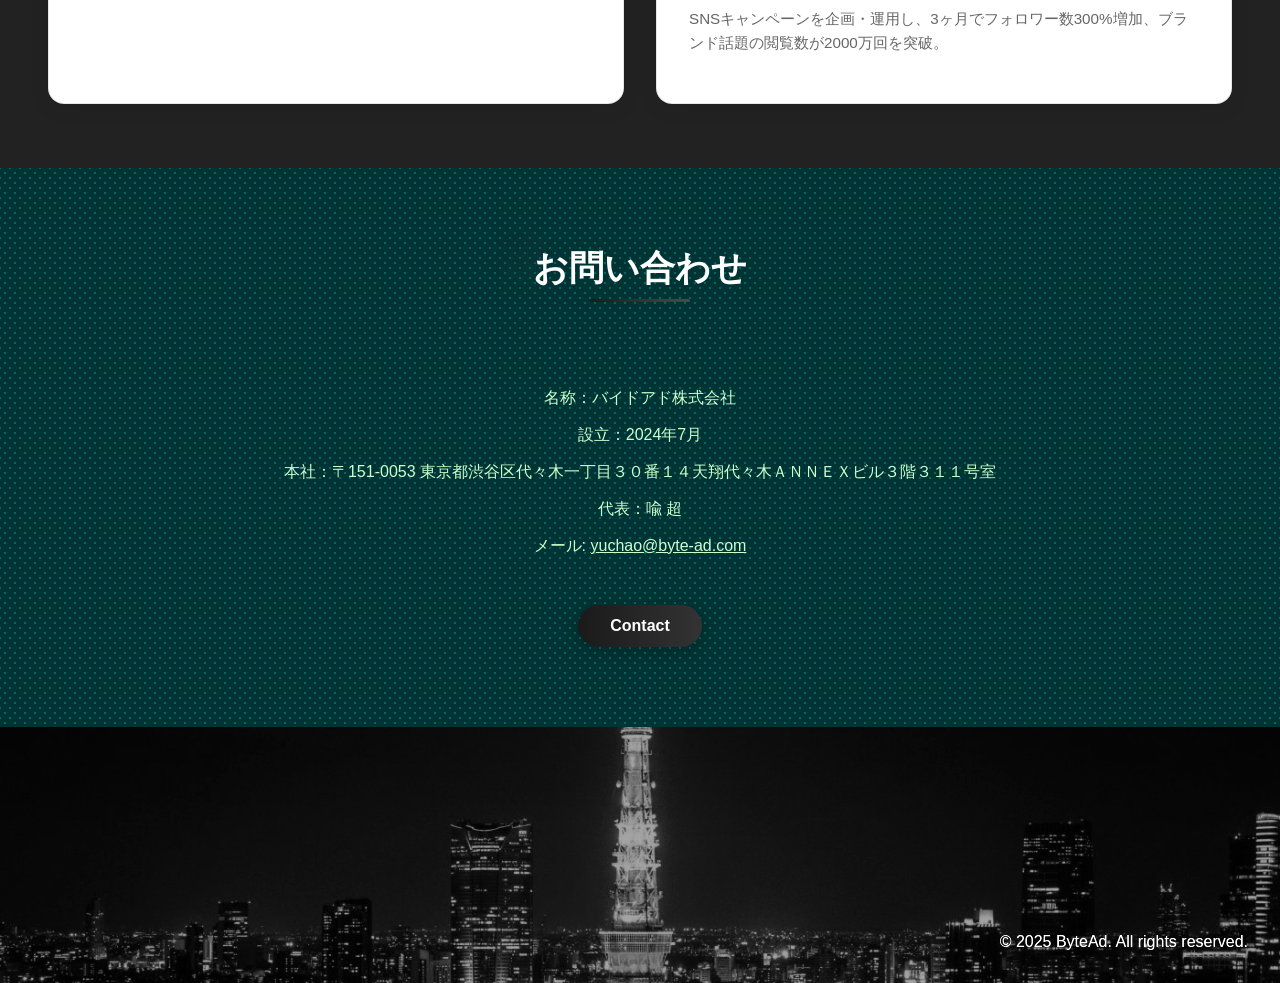
==== commit 9f3ebfdc: "Add ocrjp.com partner and update kidsai logo - Replace kidsai.art logo with the current official log" ====
--- a/index.html
+++ b/index.html
@@ -888,6 +888,16 @@
   <section id="partners" class="section" style="background-color: #222222; padding-top: 4rem; padding-bottom: 3rem;">
     <h2 style="color: #FFFFFF; background: none; -webkit-background-clip: unset; -webkit-text-fill-color: unset;">パートナー</h2>
     <div class="partners-grid">
+      <a href="https://kidsai.art/" target="_blank" class="partner-card">
+        <img src="images/logo_kidsai.webp" alt="kidsai.art" class="partner-icon">
+        <h4>kidsai.art</h4>
+        <p>子供向けAIアートプラットフォーム</p>
+      </a>
+      <a href="https://ocrjp.com" target="_blank" class="partner-card">
+        <img src="images/logo_ocrjp.png" alt="ocrjp.com" class="partner-icon">
+        <h4>ocrjp.com</h4>
+        <p>無料で使える日本語AI OCRツール</p>
+      </a>
       <a href="https://www.genhub.jp" target="_blank" class="partner-card">
         <img src="images/logo_gh.png" alt="genhub.jp" class="partner-icon">
         <h4>genhub.jp</h4>
@@ -907,11 +917,6 @@
         <img src="images/logo_card.png" alt="日语学习卡片" class="partner-icon">
         <h4>日本語学習カード</h4>
         <p>AI搭載の日本語学習アプリ</p>
-      </a>
-      <a href="https://kidsai.art/" target="_blank" class="partner-card">
-        <img src="https://kidsai.art/logo.png" alt="kidsai.art" class="partner-icon">
-        <h4>kidsai.art</h4>
-        <p>子供向けAIアートプラットフォーム</p>
       </a>
     </div>
   </section>
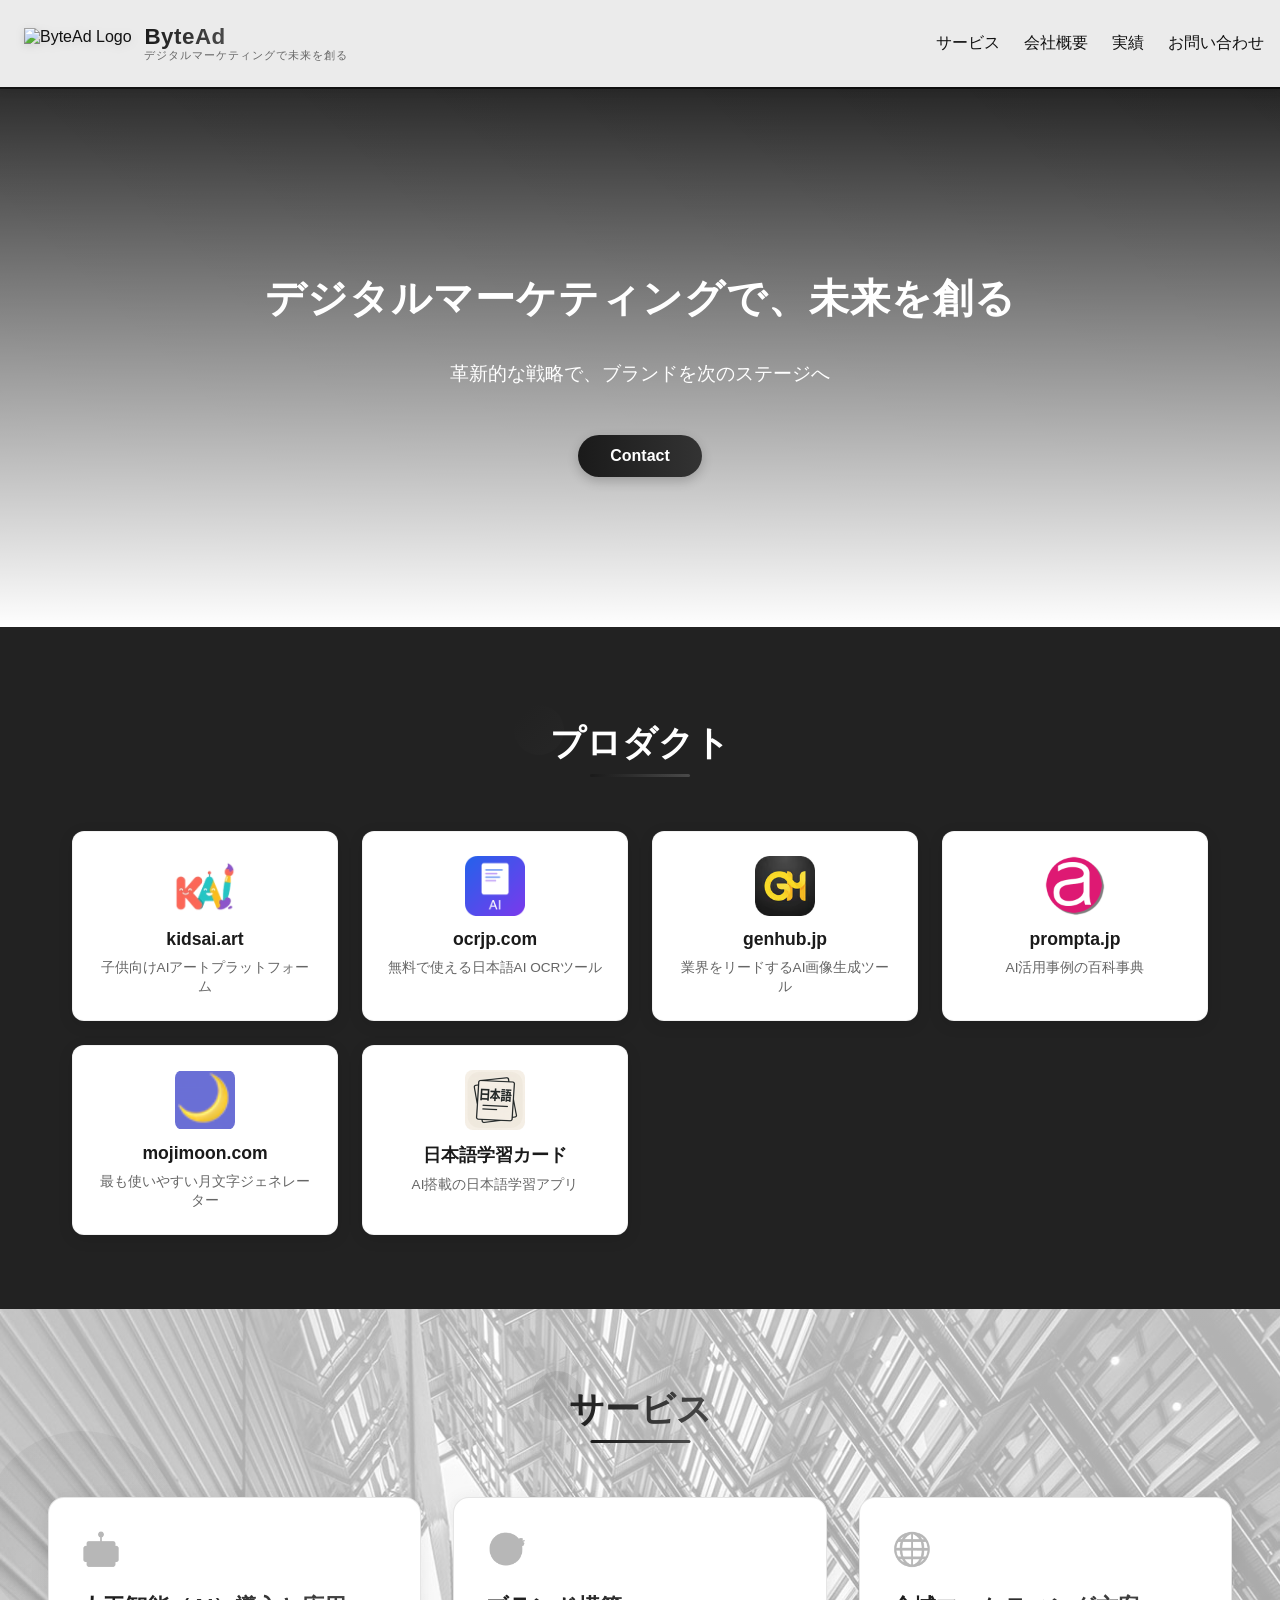
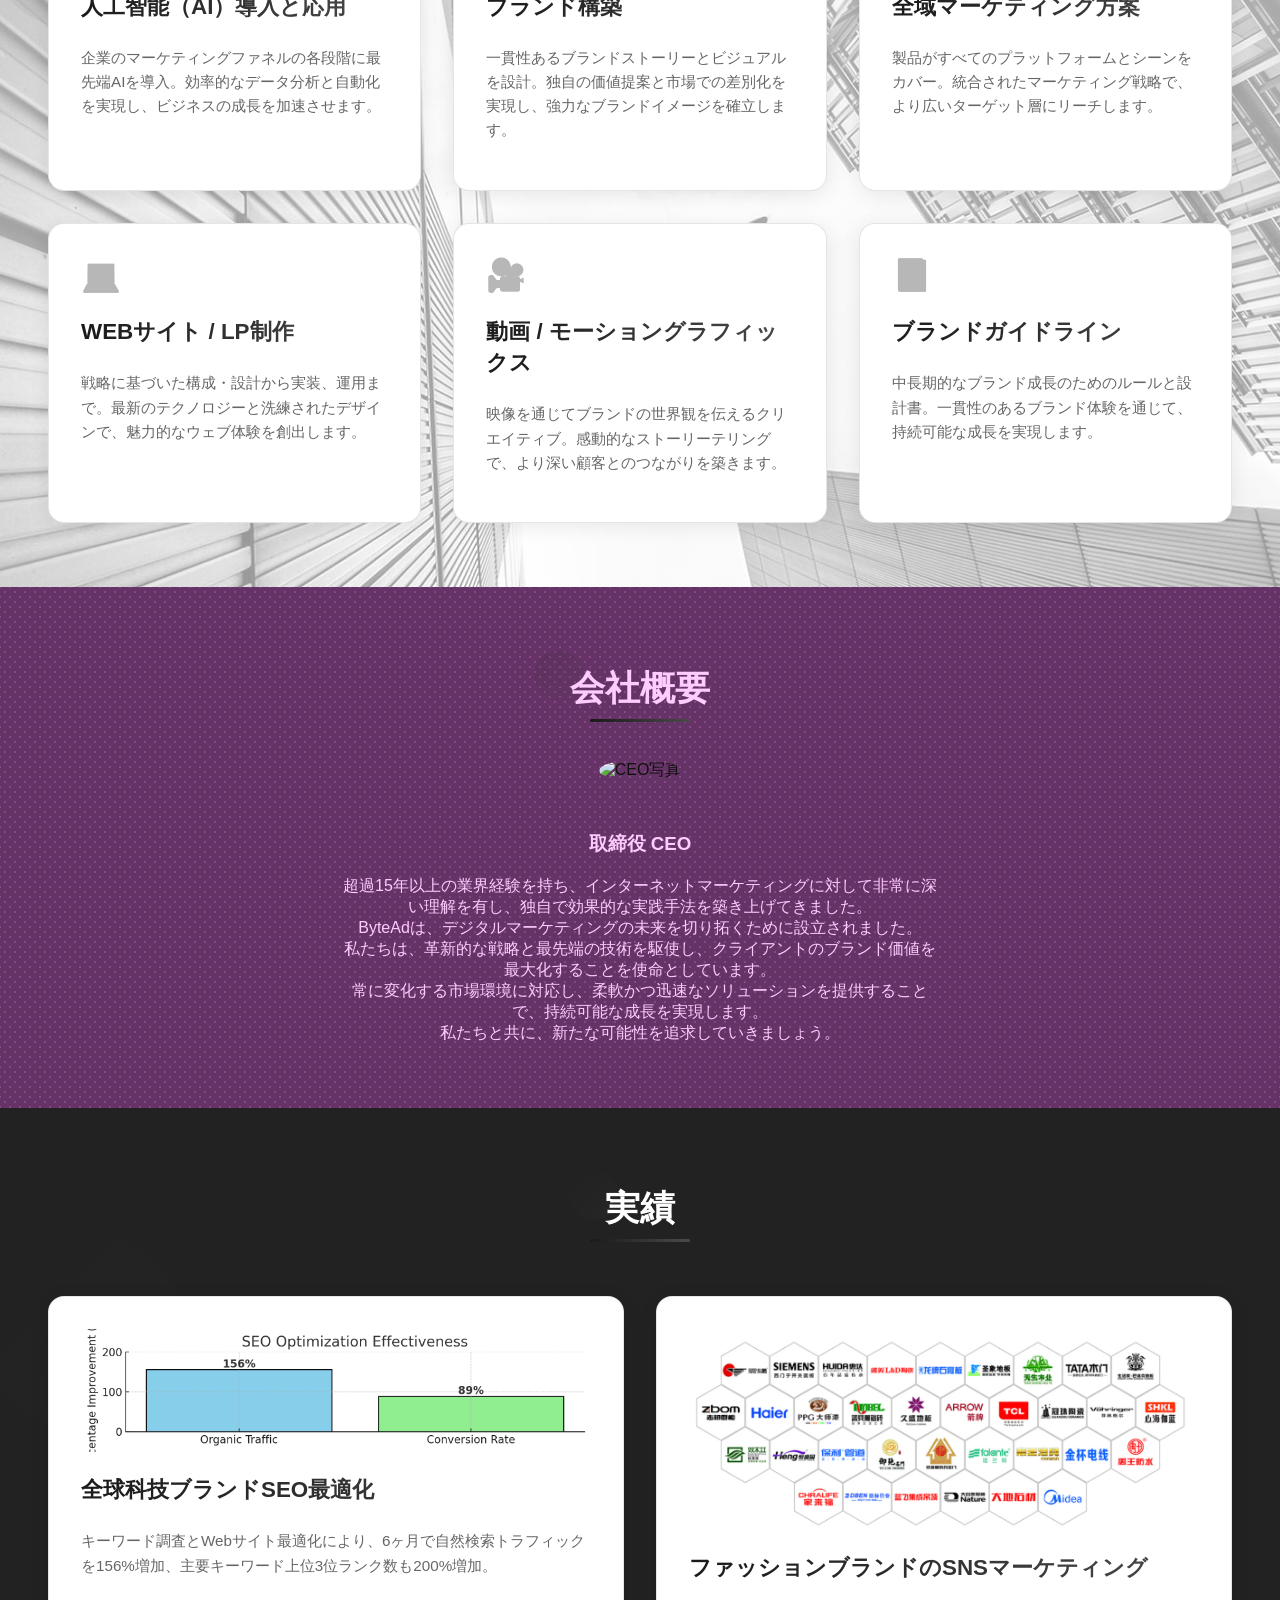
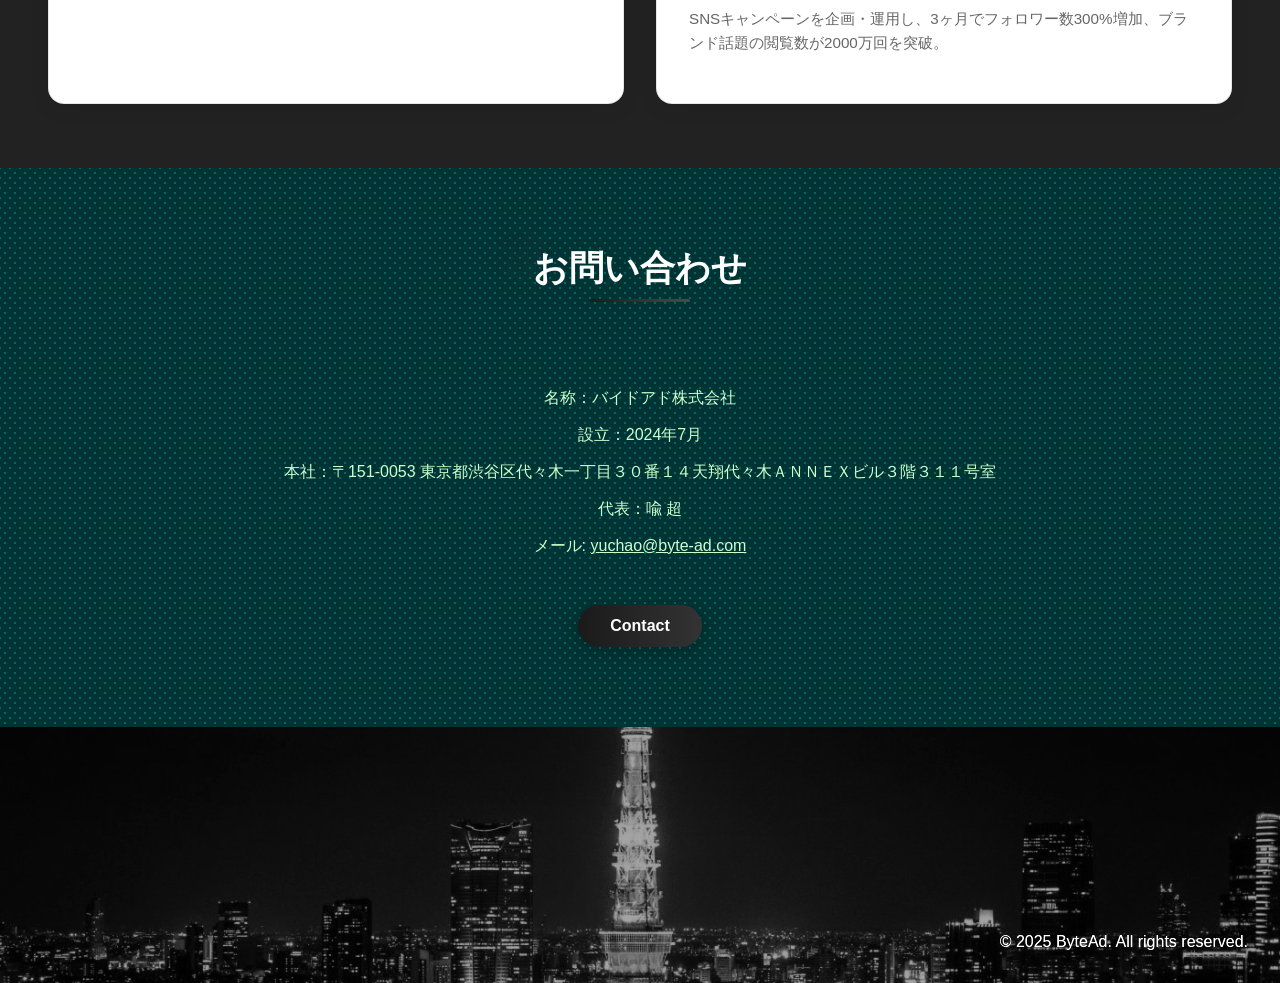
==== commit eb9e7567: "Rename partners section to プロダクト These are our own products, not partners.  Co-Authored-By: Claude O" ====
--- a/index.html
+++ b/index.html
@@ -886,7 +886,7 @@
   </section>
 
   <section id="partners" class="section" style="background-color: #222222; padding-top: 4rem; padding-bottom: 3rem;">
-    <h2 style="color: #FFFFFF; background: none; -webkit-background-clip: unset; -webkit-text-fill-color: unset;">パートナー</h2>
+    <h2 style="color: #FFFFFF; background: none; -webkit-background-clip: unset; -webkit-text-fill-color: unset;">プロダクト</h2>
     <div class="partners-grid">
       <a href="https://kidsai.art/" target="_blank" class="partner-card">
         <img src="images/logo_kidsai.webp" alt="kidsai.art" class="partner-icon">
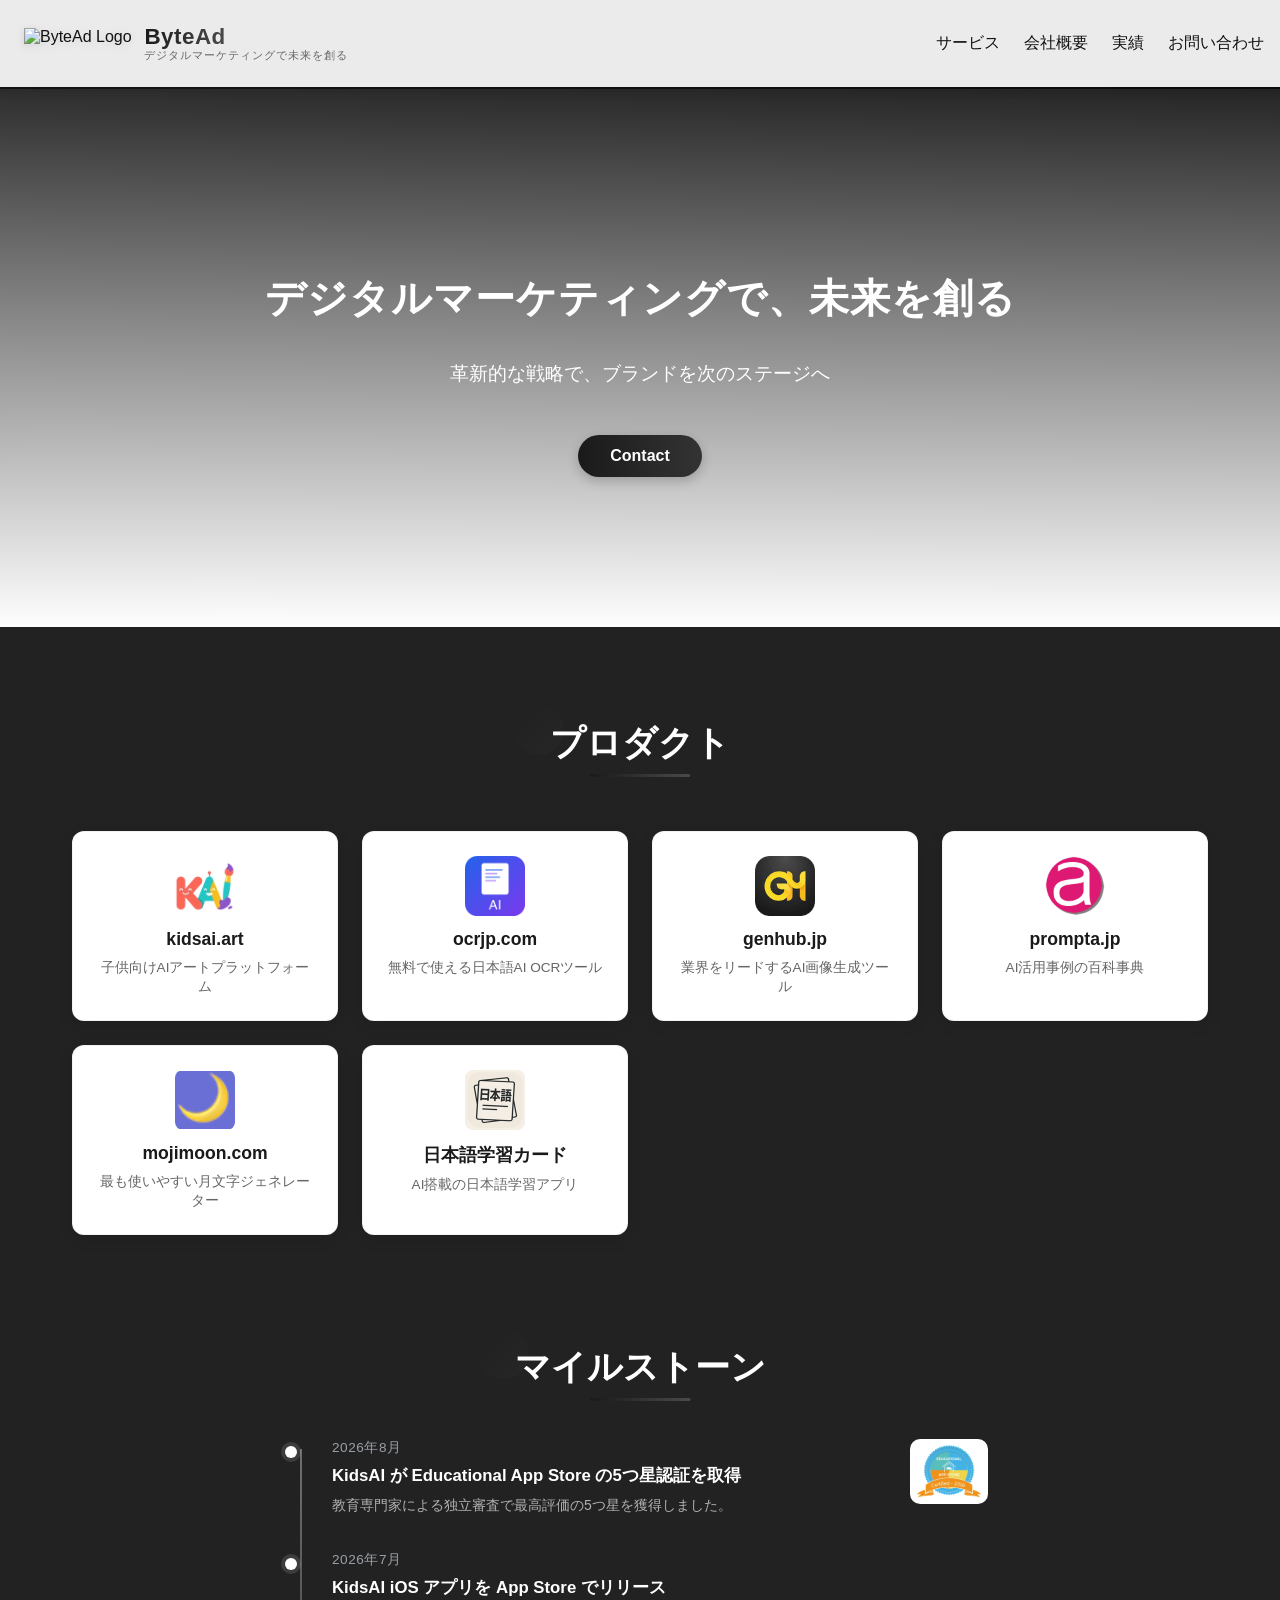
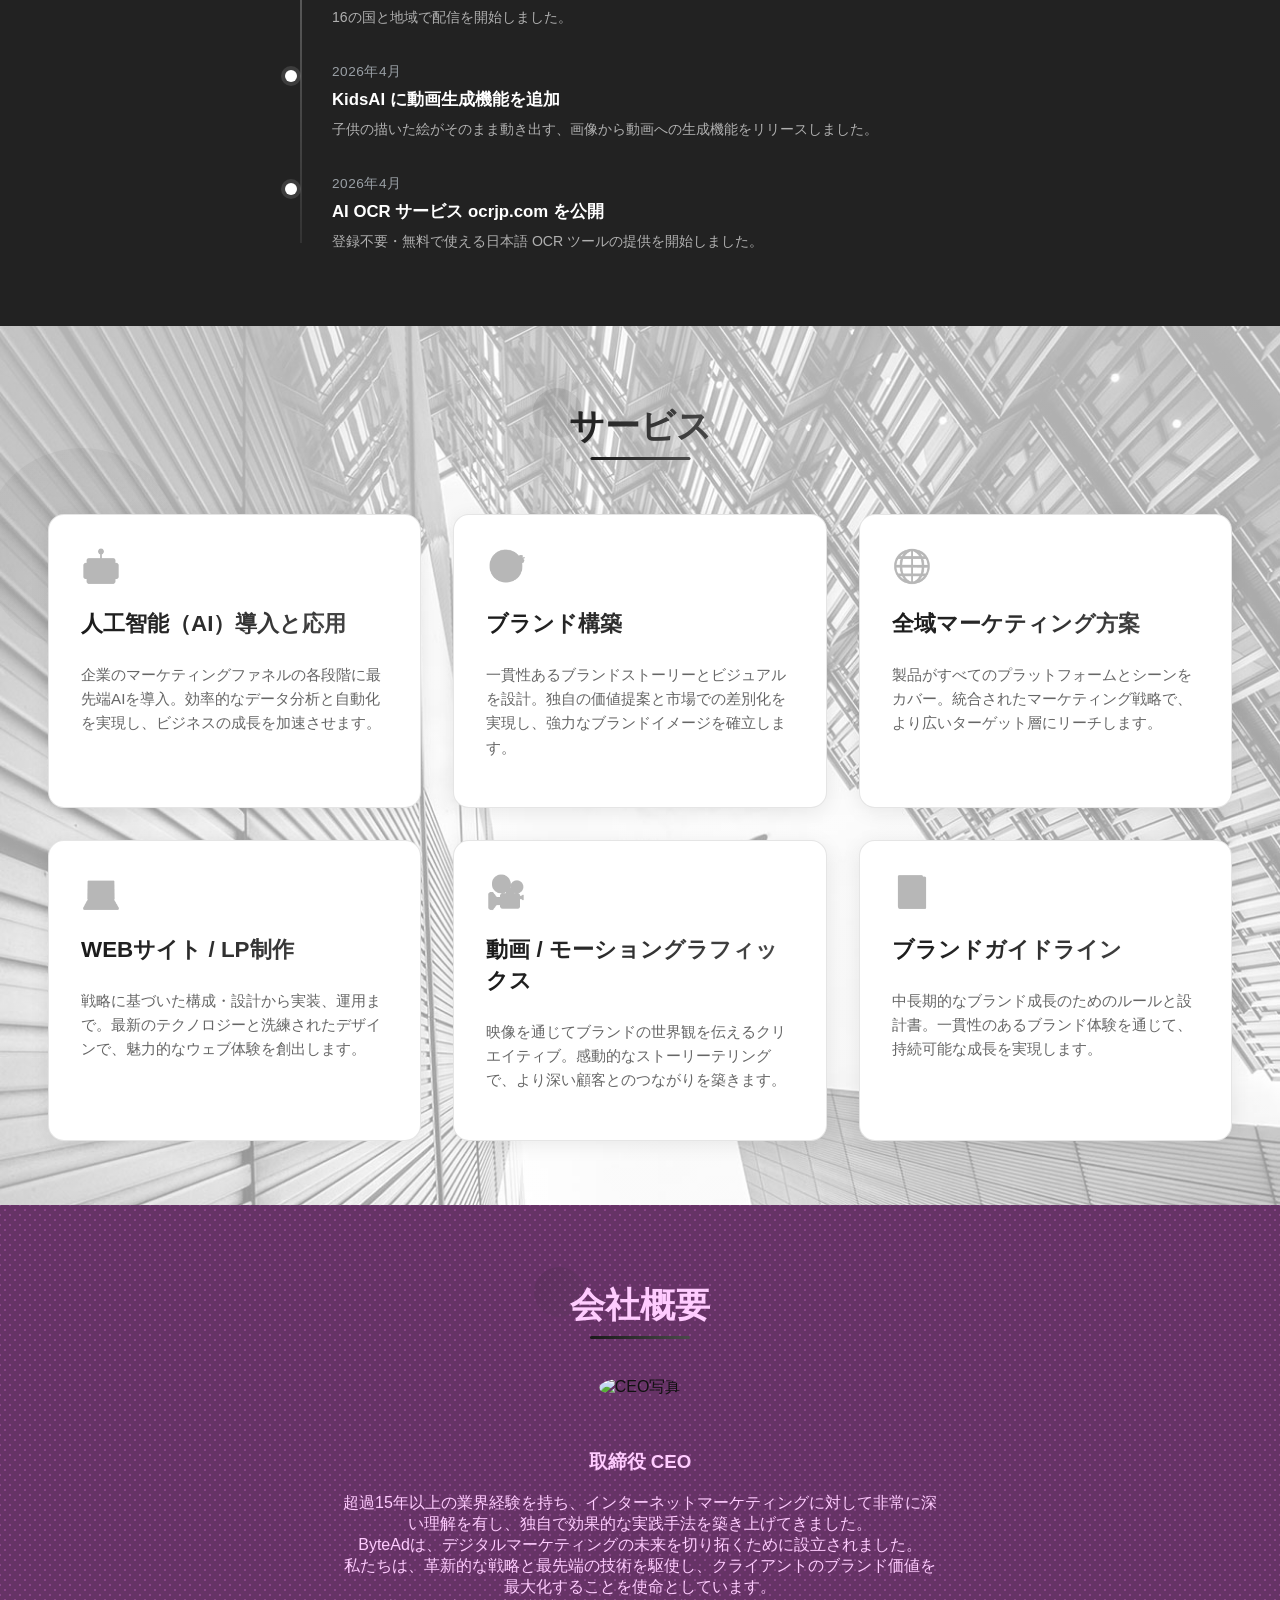
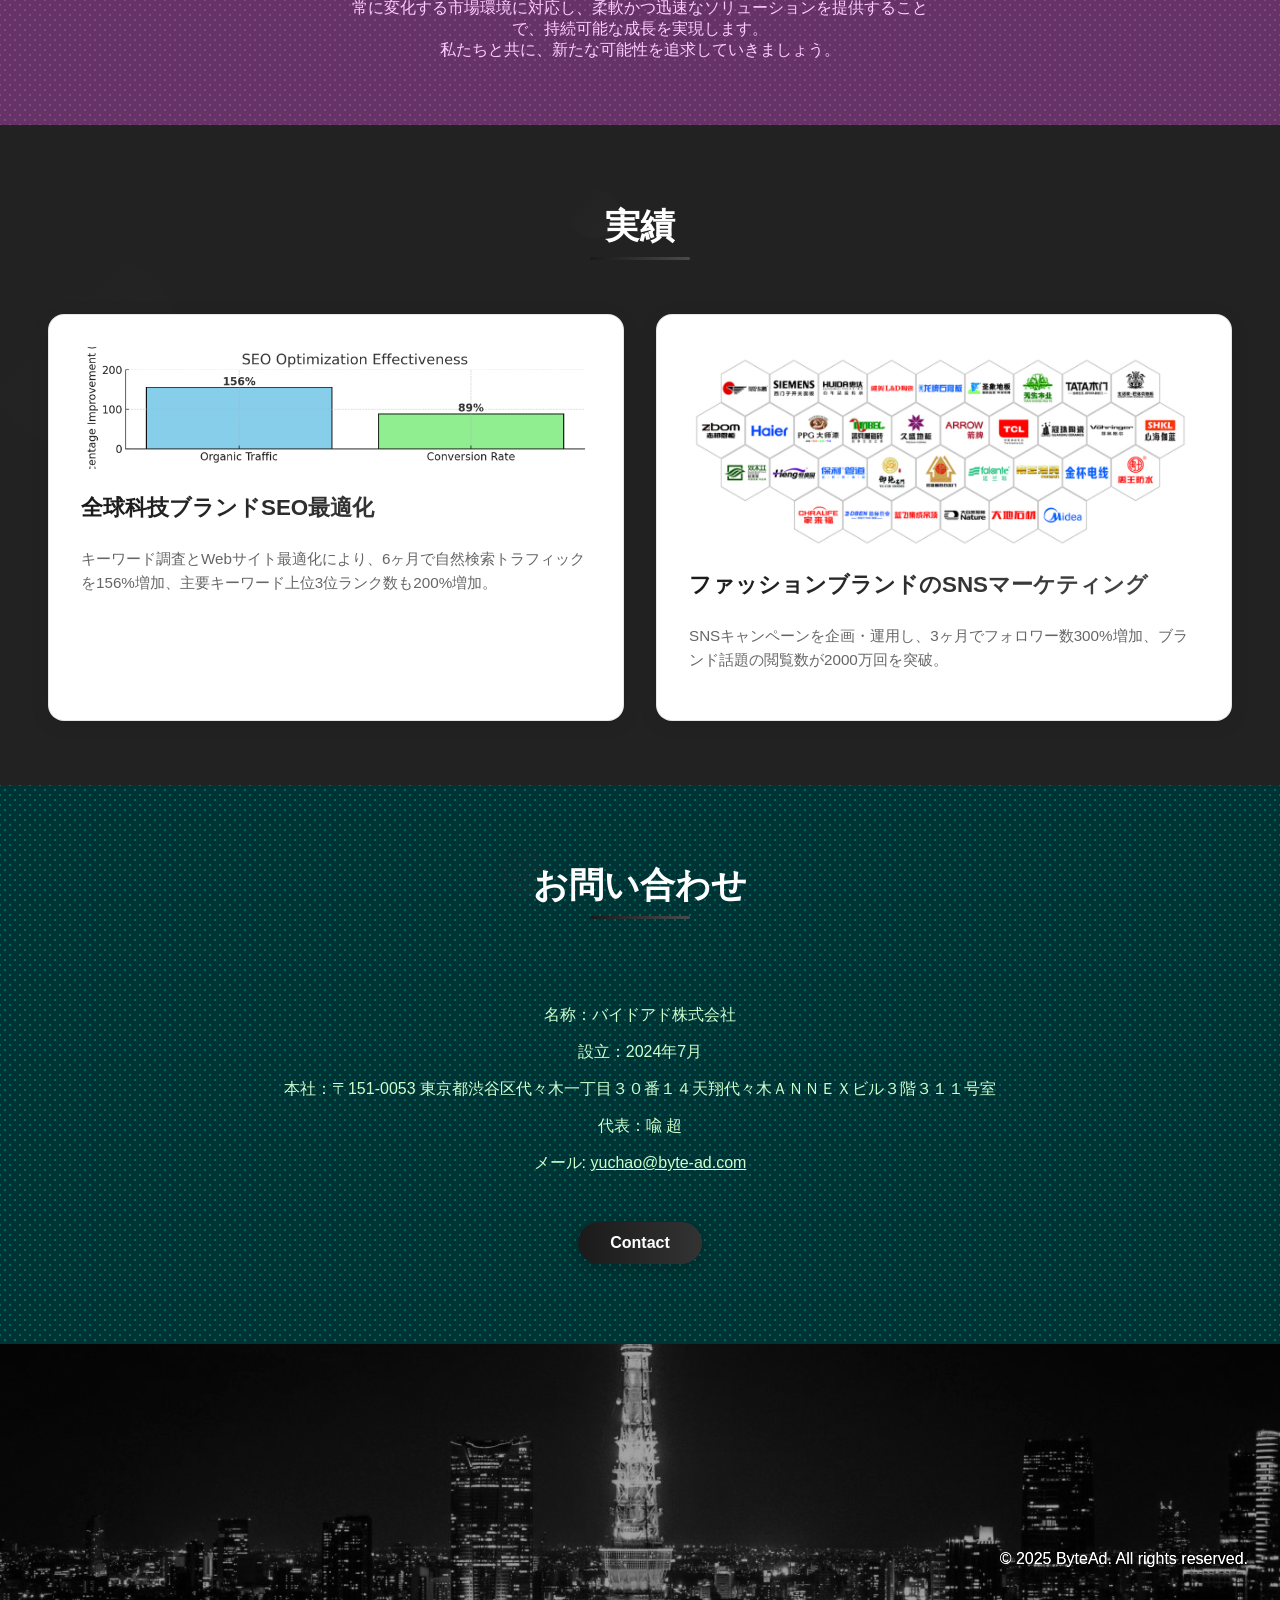
==== commit bfe34325: "Add milestones timeline between products and services Four milestones in reverse chronological order" ====
--- a/index.html
+++ b/index.html
@@ -850,6 +850,119 @@
 
   .partner-card p {
     font-size: 0.8rem;
+  }
+}
+
+/* 大事记 / マイルストーン */
+.timeline {
+  max-width: 760px;
+  margin: 0 auto;
+  padding: 0 2rem;
+  position: relative;
+}
+
+.timeline::before {
+  content: '';
+  position: absolute;
+  left: 2.5rem;
+  top: 0.6rem;
+  bottom: 0.6rem;
+  width: 2px;
+  background: linear-gradient(180deg, rgba(255, 255, 255, 0.35), rgba(255, 255, 255, 0.08));
+}
+
+.timeline-item {
+  position: relative;
+  padding-left: 2.5rem;
+  padding-bottom: 2.2rem;
+  display: flex;
+  align-items: flex-start;
+  gap: 1.2rem;
+}
+
+.timeline-item:last-child {
+  padding-bottom: 0;
+}
+
+.timeline-item::before {
+  content: '';
+  position: absolute;
+  left: -0.44rem;
+  top: 0.45rem;
+  width: 12px;
+  height: 12px;
+  border-radius: 50%;
+  background: #ffffff;
+  box-shadow: 0 0 0 4px rgba(255, 255, 255, 0.12);
+}
+
+.timeline-body {
+  flex: 1;
+}
+
+.timeline-date {
+  display: block;
+  font-size: 0.85rem;
+  color: #9aa0a6;
+  letter-spacing: 0.04em;
+  margin-bottom: 0.35rem;
+}
+
+.timeline-body h4 {
+  margin: 0;
+  font-size: 1.05rem;
+  font-weight: 600;
+  color: #ffffff;
+  line-height: 1.5;
+}
+
+.timeline-body p {
+  margin: 0.35rem 0 0 0;
+  font-size: 0.88rem;
+  color: #b0b0b0;
+  line-height: 1.6;
+}
+
+.timeline-badge {
+  width: 78px;
+  height: auto;
+  flex-shrink: 0;
+  background: #ffffff;
+  border-radius: 10px;
+  padding: 6px;
+}
+
+@media (max-width: 768px) {
+  .timeline {
+    padding: 0 1rem;
+  }
+
+  .timeline::before {
+    left: 1.5rem;
+  }
+
+  .timeline-item {
+    padding-left: 1.6rem;
+    padding-bottom: 1.8rem;
+    gap: 0.8rem;
+  }
+
+  .timeline-item::before {
+    left: -0.3rem;
+    width: 10px;
+    height: 10px;
+  }
+
+  .timeline-body h4 {
+    font-size: 0.95rem;
+  }
+
+  .timeline-body p {
+    font-size: 0.82rem;
+  }
+
+  .timeline-badge {
+    width: 58px;
   }
 }
   </style>
@@ -918,6 +1031,41 @@
         <h4>日本語学習カード</h4>
         <p>AI搭載の日本語学習アプリ</p>
       </a>
+    </div>
+  </section>
+
+  <section id="milestones" class="section" style="background-color: #222222; padding-top: 1rem; padding-bottom: 4rem;">
+    <h2 style="color: #FFFFFF; background: none; -webkit-background-clip: unset; -webkit-text-fill-color: unset;">マイルストーン</h2>
+    <div class="timeline">
+      <div class="timeline-item">
+        <div class="timeline-body">
+          <span class="timeline-date">2026年8月</span>
+          <h4>KidsAI が Educational App Store の5つ星認証を取得</h4>
+          <p>教育専門家による独立審査で最高評価の5つ星を獲得しました。</p>
+        </div>
+        <img src="images/cert_eas.webp" alt="Educational App Store Certified 2026" class="timeline-badge">
+      </div>
+      <div class="timeline-item">
+        <div class="timeline-body">
+          <span class="timeline-date">2026年7月</span>
+          <h4>KidsAI iOS アプリを App Store でリリース</h4>
+          <p>16の国と地域で配信を開始しました。</p>
+        </div>
+      </div>
+      <div class="timeline-item">
+        <div class="timeline-body">
+          <span class="timeline-date">2026年4月</span>
+          <h4>KidsAI に動画生成機能を追加</h4>
+          <p>子供の描いた絵がそのまま動き出す、画像から動画への生成機能をリリースしました。</p>
+        </div>
+      </div>
+      <div class="timeline-item">
+        <div class="timeline-body">
+          <span class="timeline-date">2026年4月</span>
+          <h4>AI OCR サービス ocrjp.com を公開</h4>
+          <p>登録不要・無料で使える日本語 OCR ツールの提供を開始しました。</p>
+        </div>
+      </div>
     </div>
   </section>
 
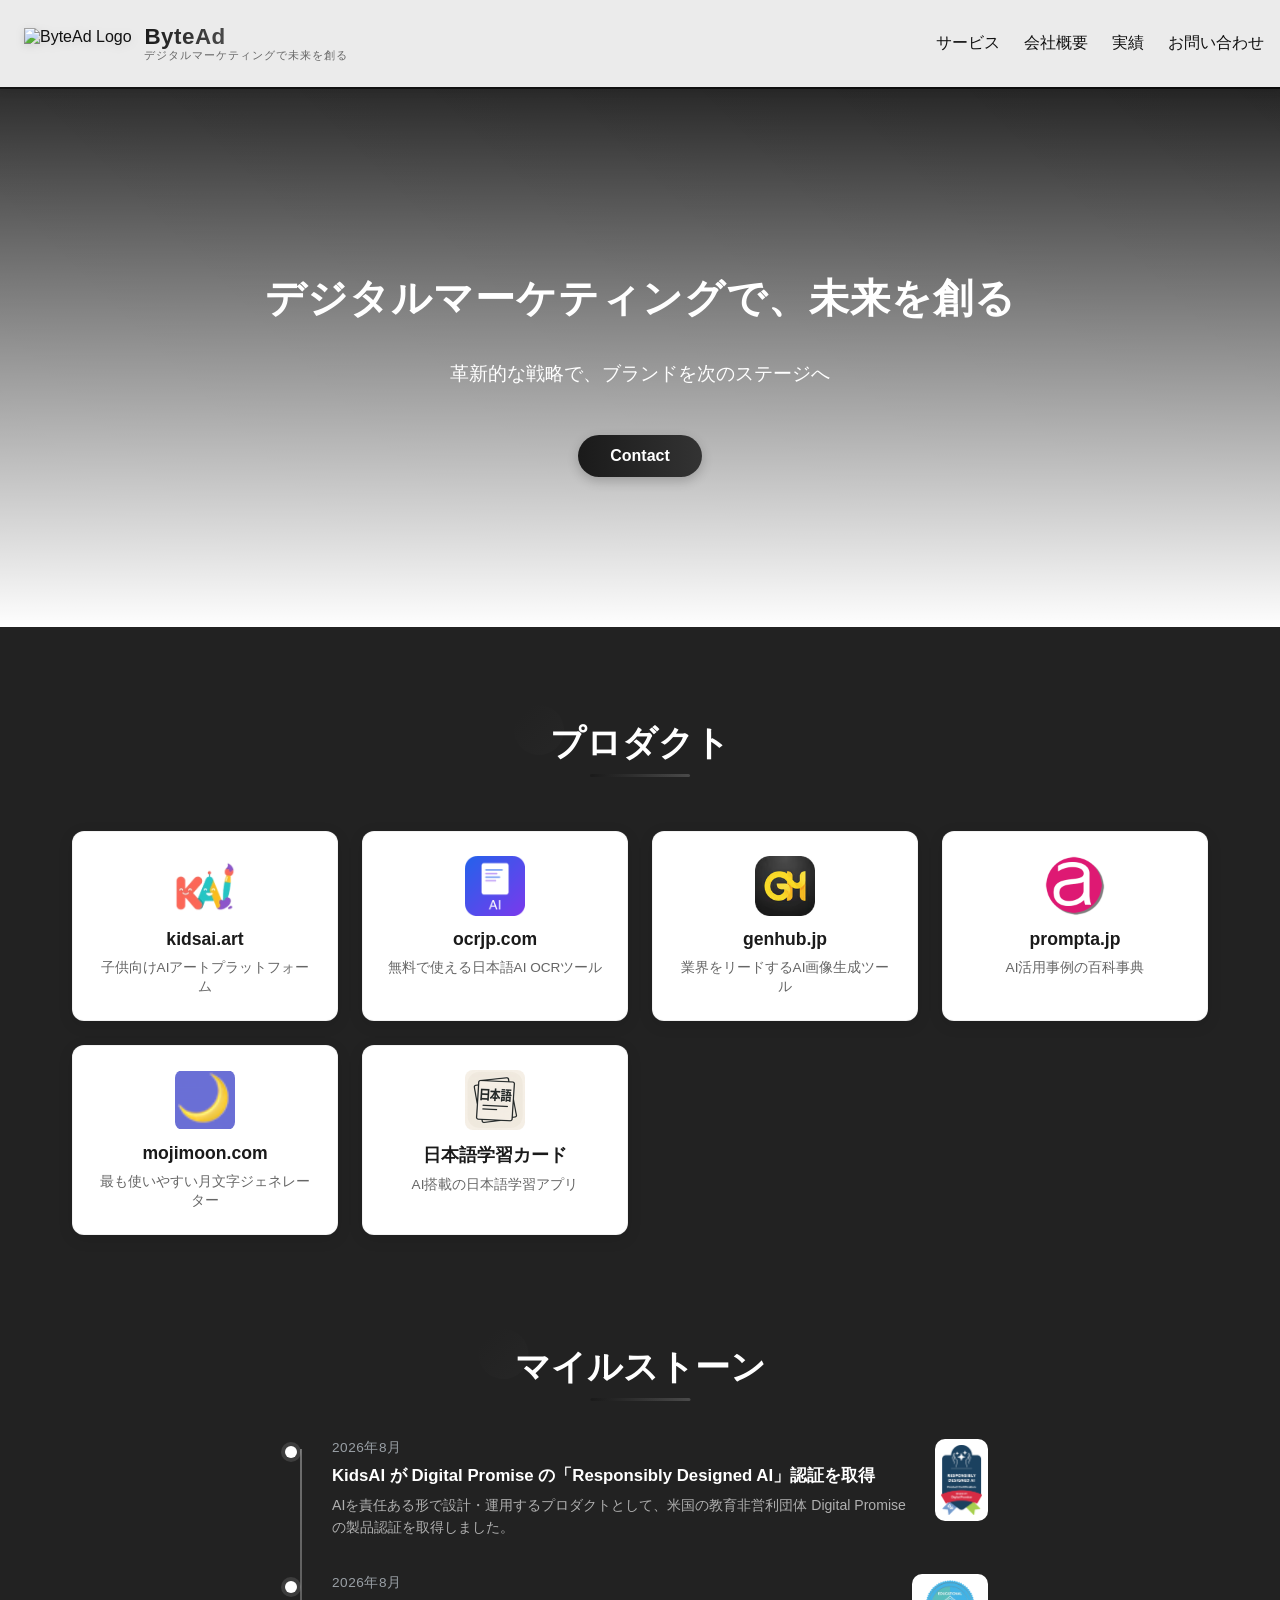
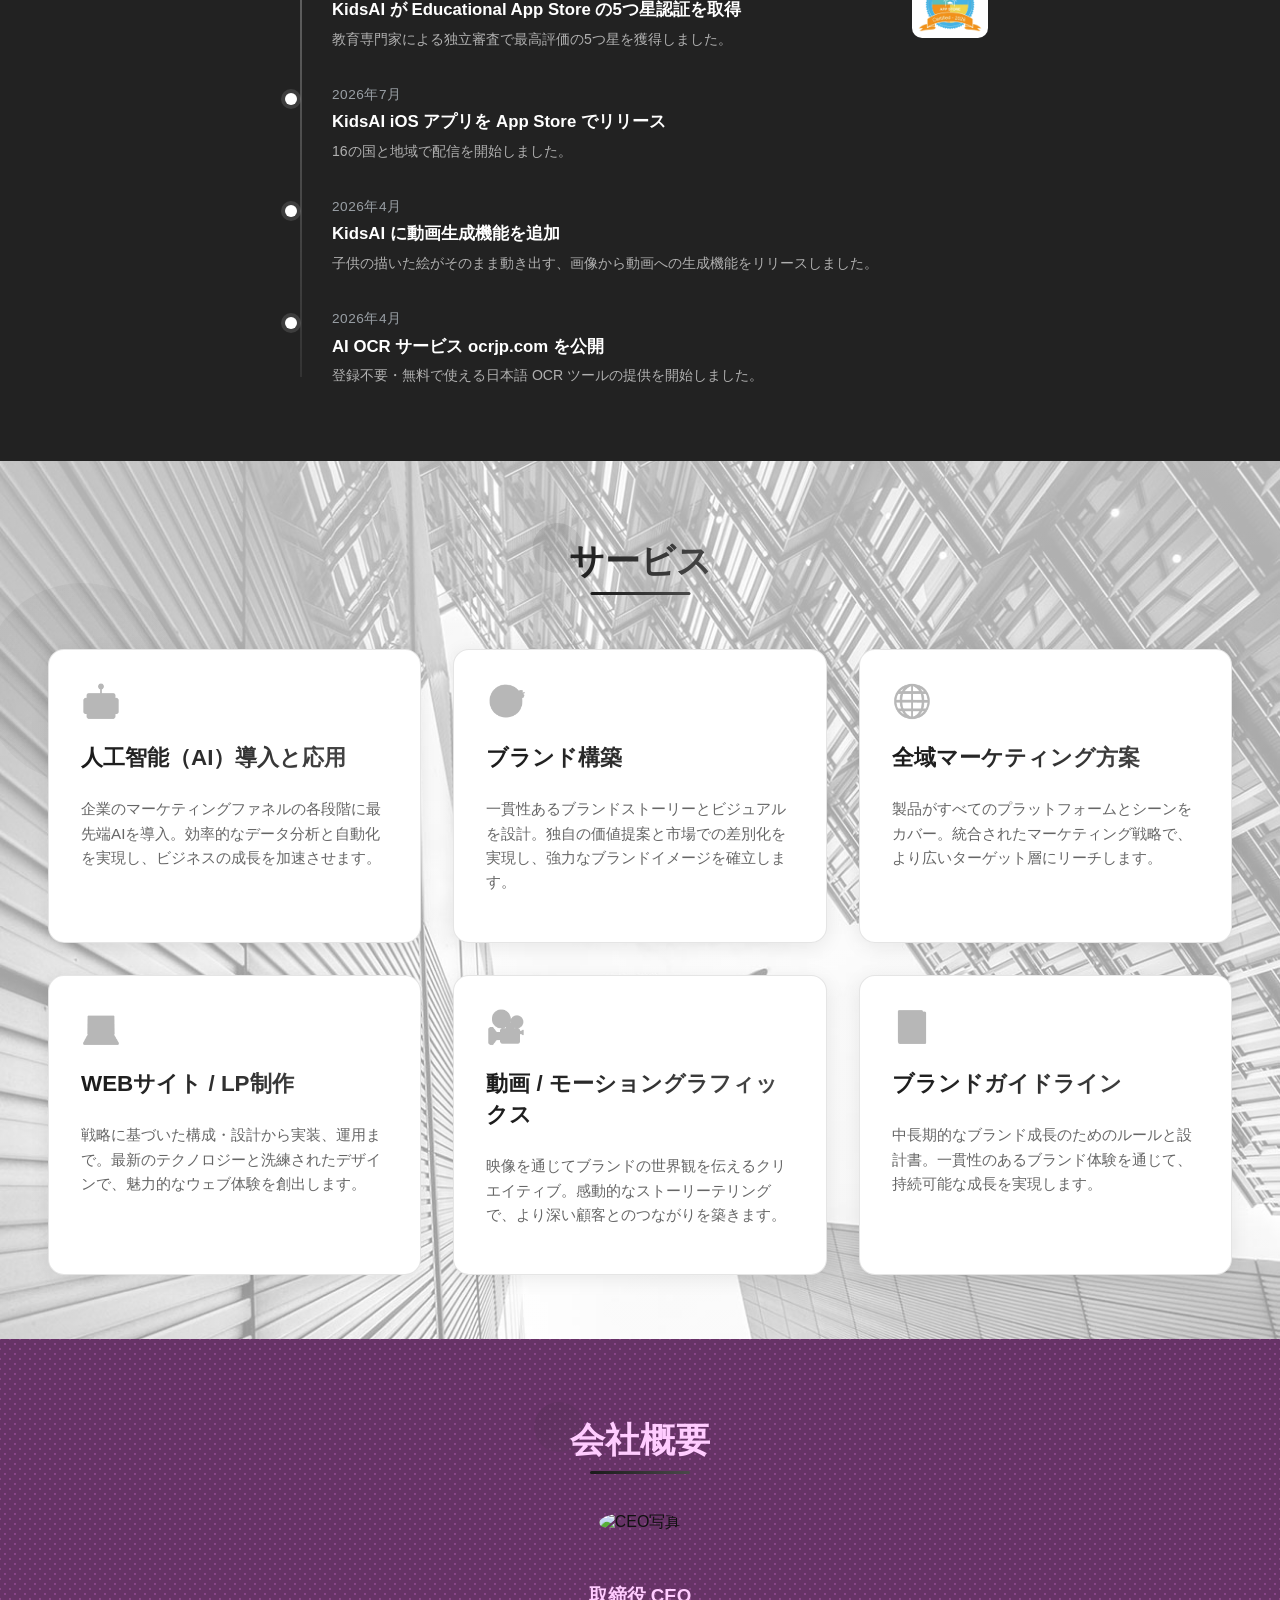
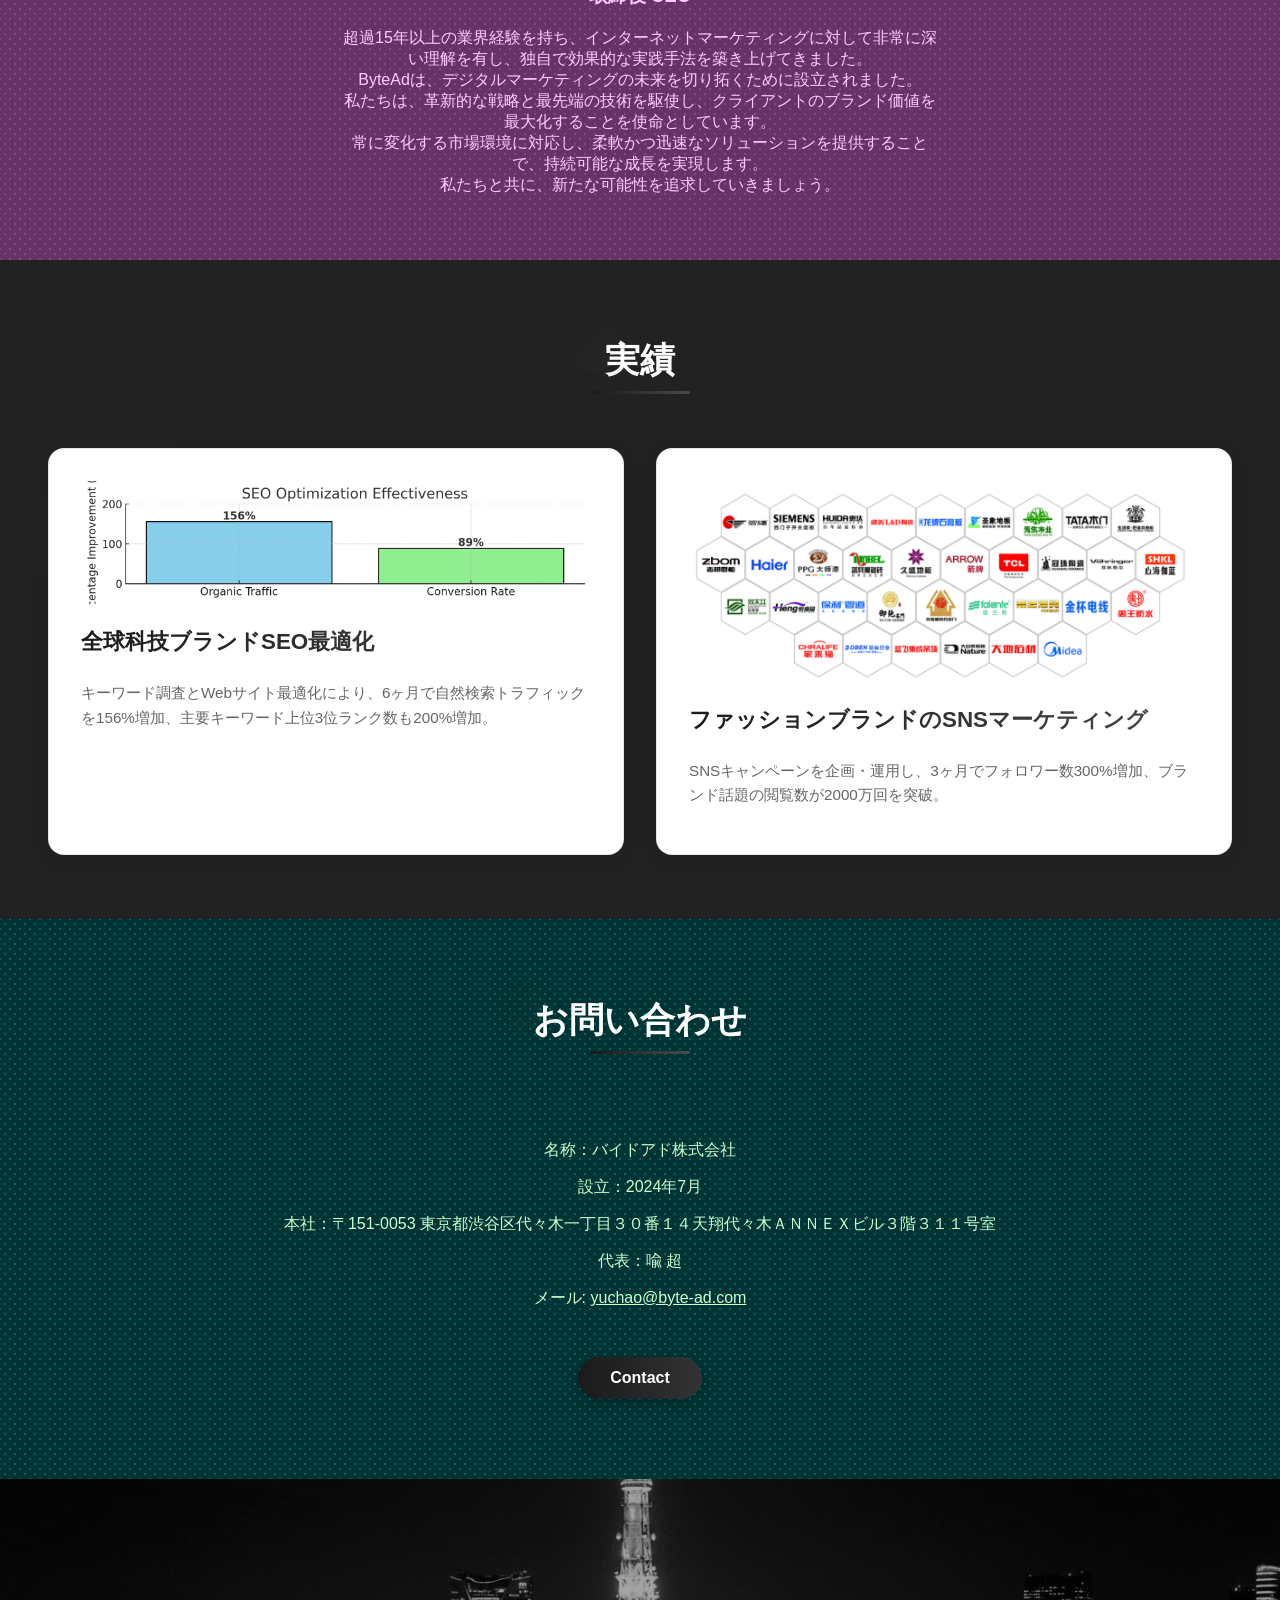
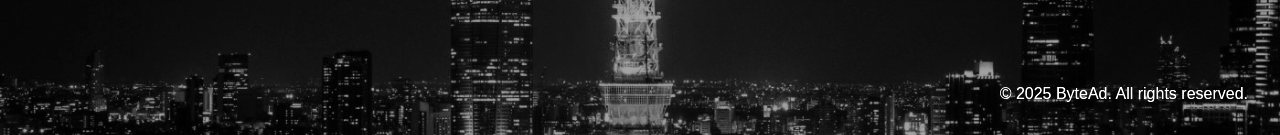
==== commit d21d0b0f: "Add Digital Promise RDAI certification to milestones Awarded 2026-08-26 (Responsibly Designed AI mic" ====
--- a/index.html
+++ b/index.html
@@ -898,6 +898,7 @@
 
 .timeline-body {
   flex: 1;
+  min-width: 0;
 }
 
 .timeline-date {
@@ -924,14 +925,18 @@
 }
 
 .timeline-badge {
-  width: 78px;
-  height: auto;
+  height: 64px;
+  width: auto;
   flex-shrink: 0;
   background: #ffffff;
   border-radius: 10px;
   padding: 6px;
 }
 
+.timeline-badge.is-tall {
+  height: 82px;
+}
+
 @media (max-width: 768px) {
   .timeline {
     padding: 0 1rem;
@@ -941,10 +946,16 @@
     left: 1.5rem;
   }
 
+  .timeline-body {
+    width: 100%;
+  }
+
   .timeline-item {
+    flex-direction: column;
+    align-items: flex-start;
     padding-left: 1.6rem;
     padding-bottom: 1.8rem;
-    gap: 0.8rem;
+    gap: 0.7rem;
   }
 
   .timeline-item::before {
@@ -962,7 +973,11 @@
   }
 
   .timeline-badge {
-    width: 58px;
+    height: 48px;
+  }
+
+  .timeline-badge.is-tall {
+    height: 62px;
   }
 }
   </style>
@@ -1037,6 +1052,14 @@
   <section id="milestones" class="section" style="background-color: #222222; padding-top: 1rem; padding-bottom: 4rem;">
     <h2 style="color: #FFFFFF; background: none; -webkit-background-clip: unset; -webkit-text-fill-color: unset;">マイルストーン</h2>
     <div class="timeline">
+      <div class="timeline-item">
+        <div class="timeline-body">
+          <span class="timeline-date">2026年8月</span>
+          <h4>KidsAI が Digital Promise の「Responsibly Designed AI」認証を取得</h4>
+          <p>AIを責任ある形で設計・運用するプロダクトとして、米国の教育非営利団体 Digital Promise の製品認証を取得しました。</p>
+        </div>
+        <img src="images/cert_dp.png" alt="Responsibly Designed AI Product Certification - Digital Promise" class="timeline-badge is-tall">
+      </div>
       <div class="timeline-item">
         <div class="timeline-body">
           <span class="timeline-date">2026年8月</span>
